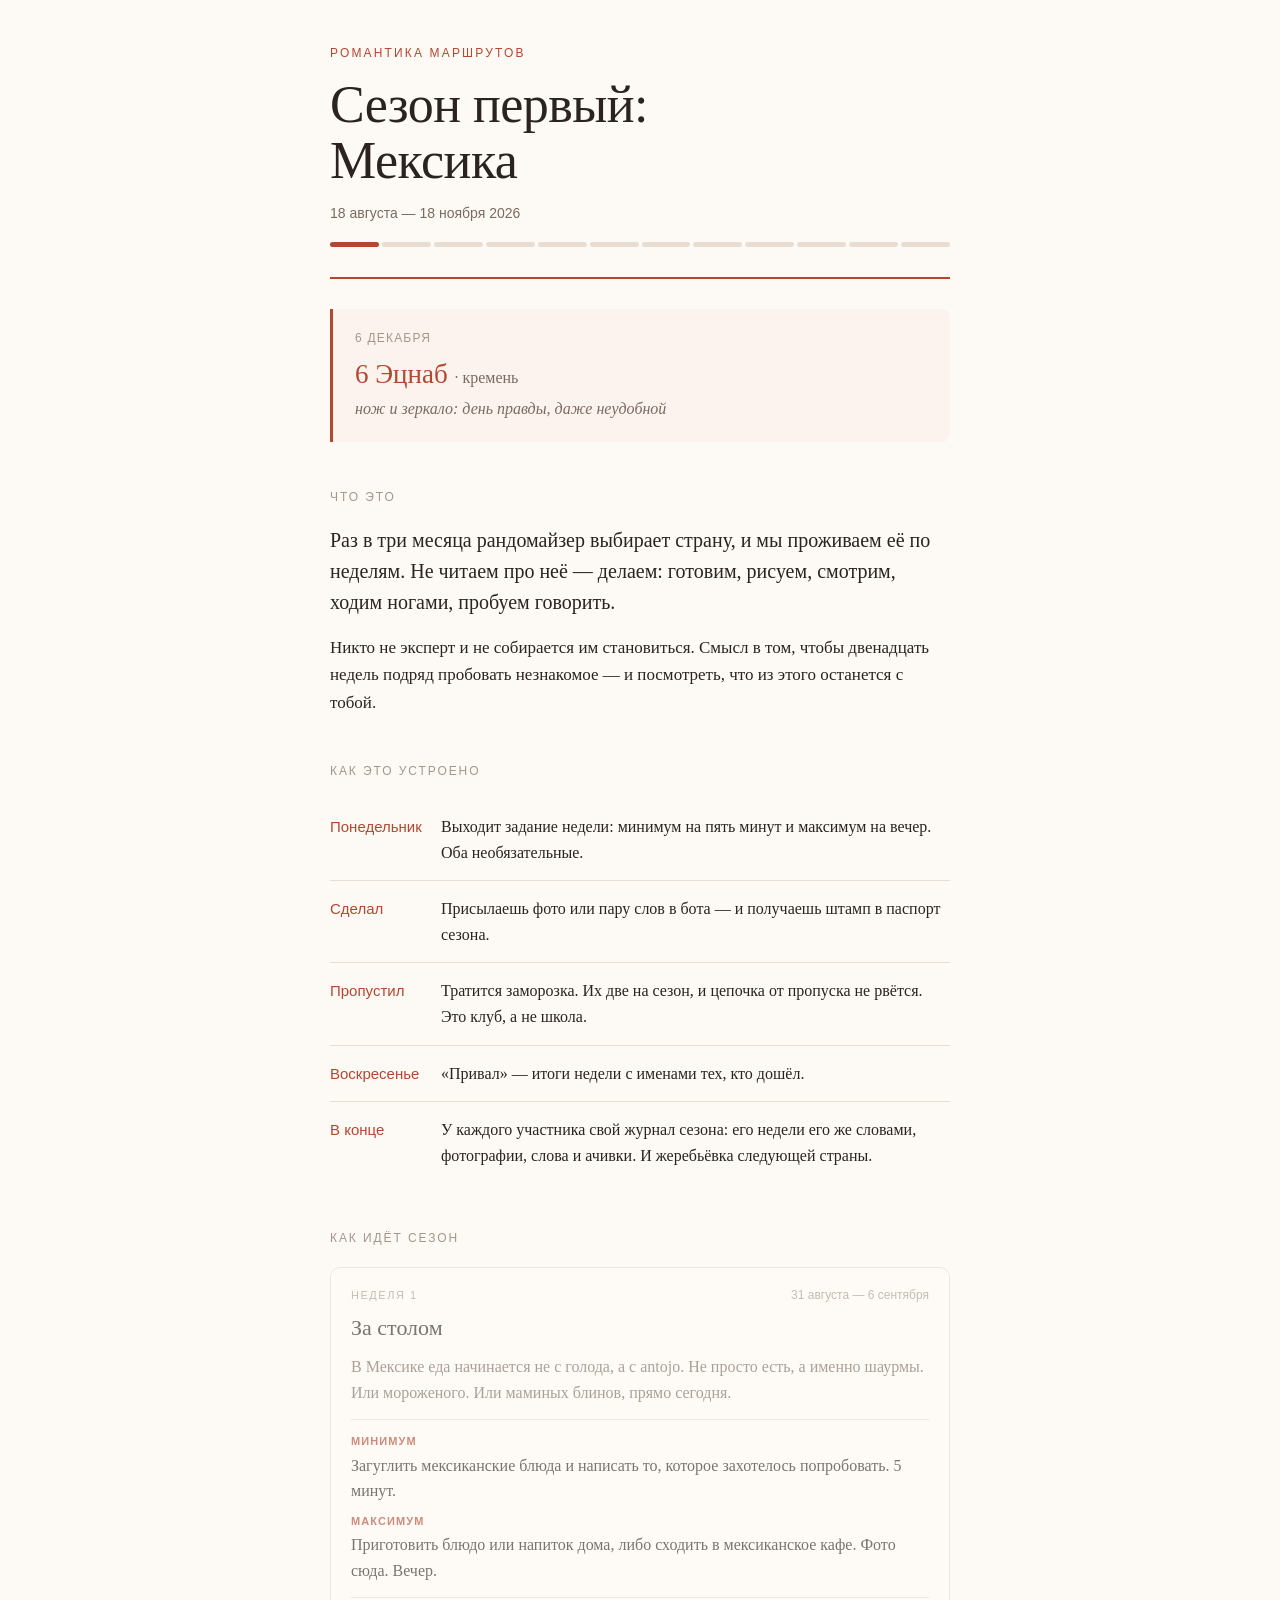
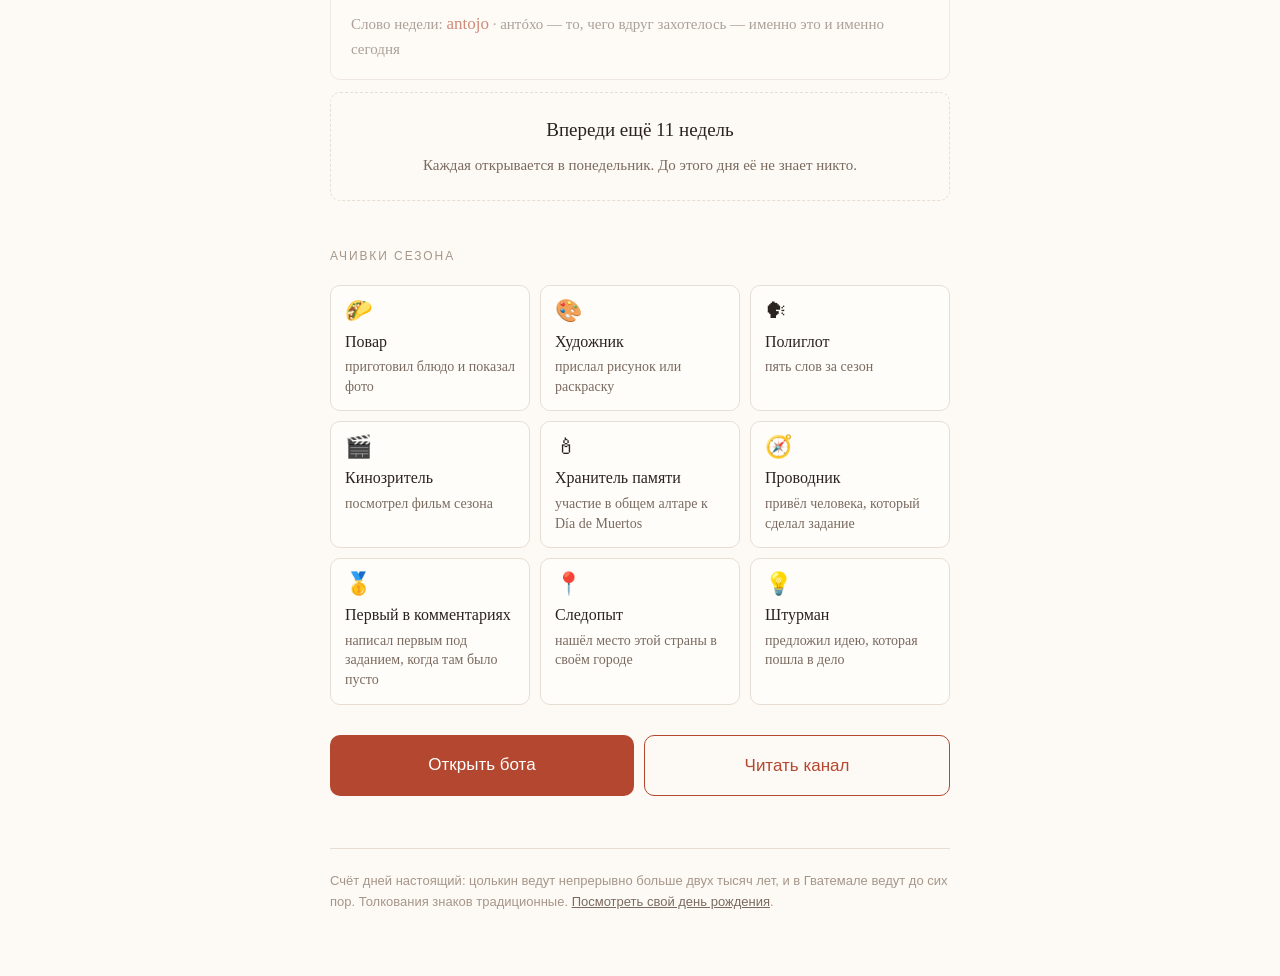
==== docs/index.html @ afd31ea8 "Страница разворачивается на весь экран внутри Телеграма Без скрипта телеграма мини-апп открывается н" ====
<!doctype html>
<html lang="ru">
<head>
<meta charset="utf-8">
<meta name="viewport" content="width=device-width, initial-scale=1">
<title>Романтика маршрутов · Мексика</title>
<meta name="description" content="Клуб, где раз в три месяца рандомайзер выбирает страну, и мы проживаем её по неделям. Сейчас — Мексика.">
<meta property="og:title" content="Романтика маршрутов · Мексика">
<meta property="og:description" content="Раз в три месяца выпадает новая страна, и мы проживаем её по неделям. Не читаем — делаем.">
<meta property="og:type" content="website">
<script async src="https://telegram.org/js/telegram-web-app.js"></script>
<style>
:root{
  --фон:#fdfaf5; --текст:#2b2320; --акцент:#b4472f; --тихий:#7a6a60;
  --бледный:#a6968a; --карточка:#fffdf9; --тёплый:#fdf3ee; --линия:#e8ddd2;
}
*{box-sizing:border-box}
html{-webkit-text-size-adjust:100%}
body{
  margin:0; background:var(--фон); color:var(--текст);
  font:17px/1.6 Georgia,'Times New Roman',serif;
  padding:0 18px 64px;
}
.лист{max-width:620px;margin:0 auto}
h1,h2,h3{font-weight:normal;margin:0}
.служебный{font-family:-apple-system,BlinkMacSystemFont,'Segoe UI',Roboto,sans-serif}

/* ── шапка ── */
header{padding:44px 0 30px;border-bottom:2px solid var(--акцент)}
.клуб{
  font-family:-apple-system,BlinkMacSystemFont,'Segoe UI',Roboto,sans-serif;
  font-size:12px;letter-spacing:.18em;text-transform:uppercase;
  color:var(--акцент);margin-bottom:14px;
}
h1{font-size:40px;line-height:1.08;letter-spacing:-.01em}
.период{
  font-family:-apple-system,BlinkMacSystemFont,'Segoe UI',Roboto,sans-serif;
  font-size:14px;color:var(--тихий);margin-top:12px;
}
.полоса{display:flex;gap:3px;margin-top:18px}
.полоса i{flex:1;height:5px;border-radius:3px;background:var(--линия)}
.полоса i.было{background:var(--акцент)}
.полоса i.сейчас{background:var(--акцент);opacity:.55}

/* ── сегодня ── */
.сегодня{
  background:var(--тёплый);border-left:3px solid var(--акцент);
  padding:20px 22px;margin:30px 0 10px;border-radius:0 8px 8px 0;
}
.сегодня .дата{
  font-family:-apple-system,BlinkMacSystemFont,'Segoe UI',Roboto,sans-serif;
  font-size:12px;letter-spacing:.1em;text-transform:uppercase;
  color:var(--бледный);margin-bottom:10px;
}
.знак{font-size:27px;line-height:1.2;color:var(--акцент)}
.знак small{font-size:16px;color:var(--тихий)}
.смысл{font-style:italic;color:var(--тихий);margin-top:6px;font-size:16px}
.сегодня .слово{margin-top:16px;padding-top:14px;border-top:1px solid #ecdcd2}
.сегодня .слово b{color:var(--акцент);font-weight:normal;font-size:19px}

section{margin-top:46px}
h2{
  font-family:-apple-system,BlinkMacSystemFont,'Segoe UI',Roboto,sans-serif;
  font-size:12px;letter-spacing:.16em;text-transform:uppercase;
  color:var(--бледный);margin-bottom:18px;
}
p{margin:0 0 16px}
.крупно{font-size:20px;line-height:1.55}

/* ── правила ── */
.правила{list-style:none;padding:0;margin:0}
.правила li{
  padding:15px 0;border-bottom:1px solid var(--линия);
  display:flex;gap:15px;align-items:baseline;
}
.правила li:last-child{border-bottom:0}
.правила .что{
  flex:0 0 96px;color:var(--акцент);font-size:15px;
  font-family:-apple-system,BlinkMacSystemFont,'Segoe UI',Roboto,sans-serif;
}
.правила .как{flex:1;font-size:16px}

/* ── недели ── */
.неделя{
  background:var(--карточка);border:1px solid var(--линия);
  border-radius:10px;padding:18px 20px;margin-bottom:12px;
}
.неделя.идёт{border-color:var(--акцент);background:var(--тёплый)}
.неделя.прошла{opacity:.62}
.шапочка{display:flex;justify-content:space-between;align-items:baseline;gap:12px}
.номер{
  font-family:-apple-system,BlinkMacSystemFont,'Segoe UI',Roboto,sans-serif;
  font-size:11px;letter-spacing:.14em;text-transform:uppercase;color:var(--бледный);
}
.неделя.идёт .номер{color:var(--акцент)}
.когда{
  font-family:-apple-system,BlinkMacSystemFont,'Segoe UI',Roboto,sans-serif;
  font-size:12px;color:var(--бледный);white-space:nowrap;
}
.название{font-size:22px;margin:5px 0 0}
.вступление{color:var(--тихий);font-size:16px;margin-top:9px}
.задания{margin-top:14px;padding-top:13px;border-top:1px solid var(--линия)}
.задание{margin-bottom:9px;font-size:16px}
.задание:last-child{margin-bottom:0}
.задание b{
  font-family:-apple-system,BlinkMacSystemFont,'Segoe UI',Roboto,sans-serif;
  font-size:11px;letter-spacing:.1em;text-transform:uppercase;
  color:var(--акцент);font-weight:600;display:block;margin-bottom:2px;
}
.словцо{
  margin-top:13px;padding-top:12px;border-top:1px solid var(--линия);
  font-size:15px;color:var(--тихий);
}
.словцо b{color:var(--акцент);font-weight:normal;font-size:17px}
.дальше{
  border:1px dashed var(--линия);border-radius:10px;
  padding:22px 20px;text-align:center;color:var(--тихий);
}
.дальше b{display:block;font-size:19px;color:var(--текст);
  margin-bottom:6px;font-weight:normal}
.дальше span{font-size:15px}

/* ── ачивки ── */
.ачивки{display:grid;grid-template-columns:repeat(auto-fill,minmax(148px,1fr));gap:10px}
.ачивка{
  background:var(--карточка);border:1px solid var(--линия);
  border-radius:10px;padding:14px;
}
.ачивка .знак2{font-size:22px;line-height:1}
.ачивка .имя{margin-top:7px;font-size:16px}
.ачивка .за{color:var(--тихий);font-size:14px;margin-top:3px;line-height:1.4}

/* ── кнопки ── */
.кнопки{margin-top:30px;display:flex;flex-direction:column;gap:10px}
a.кнопка{
  display:block;text-align:center;text-decoration:none;padding:16px;
  border-radius:10px;font-size:17px;
  font-family:-apple-system,BlinkMacSystemFont,'Segoe UI',Roboto,sans-serif;
}
a.главная{background:var(--акцент);color:#fff}
a.вторая{background:transparent;color:var(--акцент);border:1px solid var(--акцент)}
.в-телеграме .главная{display:none}
footer{
  margin-top:52px;padding-top:22px;border-top:1px solid var(--линия);
  font-family:-apple-system,BlinkMacSystemFont,'Segoe UI',Roboto,sans-serif;
  font-size:13px;color:var(--бледный);
}
footer a{color:var(--тихий)}

@media(min-width:560px){
  h1{font-size:52px}
  .кнопки{flex-direction:row}
  a.кнопка{flex:1}
}
</style>
</head>
<body>
<div class="лист">

<header>
  <div class="клуб">Романтика маршрутов</div>
  <h1>Сезон первый:<br>Мексика</h1>
  <div class="период">18 августа — 18 ноября 2026</div>
  <div class="полоса" id="полоса"></div>
</header>

<div class="сегодня" id="сегодня"></div>

<section>
  <h2>Что это</h2>
  <p class="крупно">Раз в три месяца рандомайзер выбирает страну, и мы проживаем
  её по неделям. Не читаем про неё — делаем: готовим, рисуем, смотрим,
  ходим ногами, пробуем говорить.</p>
  <p>Никто не эксперт и не собирается им становиться. Смысл в том, чтобы
  двенадцать недель подряд пробовать незнакомое — и посмотреть, что из этого
  останется с тобой.</p>
</section>

<section>
  <h2>Как это устроено</h2>
  <ul class="правила">
    <li><div class="что">Понедельник</div><div class="как">Выходит задание недели: минимум на пять минут и максимум на вечер. Оба необязательные.</div></li>
    <li><div class="что">Сделал</div><div class="как">Присылаешь фото или пару слов в бота — и получаешь штамп в паспорт сезона.</div></li>
    <li><div class="что">Пропустил</div><div class="как">Тратится заморозка. Их две на сезон, и цепочка от пропуска не рвётся. Это клуб, а не школа.</div></li>
    <li><div class="что">Воскресенье</div><div class="как">«Привал» — итоги недели с именами тех, кто дошёл.</div></li>
    <li><div class="что">В конце</div><div class="как">У каждого участника свой журнал сезона: его недели его же словами, фотографии, слова и ачивки. И жеребьёвка следующей страны.</div></li>
  </ul>
</section>

<section>
  <h2>Как идёт сезон</h2>
  <div id="недели"></div>
</section>

<section>
  <h2>Ачивки сезона</h2>
  <div class="ачивки" id="ачивки"></div>
</section>

<div class="кнопки">
  <a class="кнопка главная" href="https://t.me/romantika_marshrutov_bot">Открыть бота</a>
  <a class="кнопка вторая" href="https://t.me/romantika_marshrutov">Читать канал</a>
</div>

<footer>
  Счёт дней настоящий: цолькин ведут непрерывно больше двух тысяч лет,
  и в Гватемале ведут до сих пор. Толкования знаков традиционные.
  <a href="https://t.me/romantika_marshrutov_bot/calendar">Посмотреть свой день рождения</a>.
</footer>

</div>

<script>
const СЕЗОН = {"season": "Мексика", "start": "2026-08-18", "end": "2026-11-18", "daily": {"kind": "tzolkin", "title": "День в цолькине", "note": "Знак настоящий — этот счёт в Гватемале ведут непрерывно до сих пор. Толкования традиционные, а не предсказание."}, "всего_недель": 12, "weeks": [{"num": 1, "title": "За столом", "start": "2026-08-31", "end": "2026-09-06", "intro": "В Мексике еда начинается не с голода, а с antojo. Не просто есть, а именно шаурмы. Или мороженого. Или маминых блинов, прямо сегодня.", "minimum": "Загуглить мексиканские блюда и написать то, которое захотелось попробовать. 5 минут.", "maximum": "Приготовить блюдо или напиток дома, либо сходить в мексиканское кафе. Фото сюда. Вечер.", "word": "antojo", "word_ru": "антóхо", "word_meaning": "то, чего вдруг захотелось — именно это и именно сегодня"}], "achievements": [{"code": "повар", "emoji": "🌮", "name": "Повар", "for": "приготовил блюдо и показал фото"}, {"code": "художник", "emoji": "🎨", "name": "Художник", "for": "прислал рисунок или раскраску"}, {"code": "полиглот", "emoji": "🗣", "name": "Полиглот", "for": "пять слов за сезон"}, {"code": "кинозритель", "emoji": "🎬", "name": "Кинозритель", "for": "посмотрел фильм сезона"}, {"code": "память", "emoji": "🕯", "name": "Хранитель памяти", "for": "участие в общем алтаре к Día de Muertos"}, {"code": "проводник", "emoji": "🧭", "name": "Проводник", "for": "привёл человека, который сделал задание"}, {"code": "первый", "emoji": "🥇", "name": "Первый в комментариях", "for": "написал первым под заданием, когда там было пусто"}, {"code": "москва", "emoji": "📍", "name": "Следопыт", "for": "нашёл место этой страны в своём городе"}, {"code": "идея", "emoji": "💡", "name": "Штурман", "for": "предложил идею, которая пошла в дело"}]};

/* ── если открыли внутри Телеграма ──
   Без этого страница показывается наполовину экрана и её надо тянуть
   пальцем. Скрипт телеграма грузится асинхронно и может не загрузиться
   вовсе — тогда всё работает как обычная веб-страница. */
(function развернуть(попыток){
  const tg = window.Telegram && window.Telegram.WebApp;
  if(!tg){ if(попыток) setTimeout(()=>развернуть(попыток-1), 120); return; }
  try{
    tg.ready();
    tg.expand();
    if(tg.setBackgroundColor) tg.setBackgroundColor("#fdfaf5");
    if(tg.setHeaderColor) tg.setHeaderColor("#fdfaf5");
    if(tg.disableVerticalSwipes) tg.disableVerticalSwipes();
    document.documentElement.classList.add("в-телеграме");
  }catch(e){}
})(25);

/* ── цолькин: та же корреляция GMT-584283, что в боте и в календаре ── */
const ЗНАКИ = [
 ["Имиш","водяная лилия","первооснова, начало, то, из чего всё растёт"],
 ["Ик","ветер","дыхание и слово: день сказать вслух то, что думал молча"],
 ["Акбаль","ночь","дом и темнота: день оставаться у себя и восстанавливаться"],
 ["Кан","зерно","зрелость: то, что посеяли раньше, готово"],
 ["Чикчан","змея","жизненная сила, телесность, чутьё"],
 ["Кими","переход","день отпускать и заканчивать, а не начинать"],
 ["Маник","олень","рука и хватка: день делать, а не рассуждать"],
 ["Ламат","звезда","изобилие и щедрость, день делиться"],
 ["Мулук","вода","день благодарности и того, что отдаёшь"],
 ["Ок","собака","верность и проводник: день про тех, кто рядом"],
 ["Чуэн","обезьяна","мастер и игра: день делать руками и не всерьёз"],
 ["Эб","дорога","путь и лестница: день идти своим маршрутом"],
 ["Бен","тростник","рост и дом: день про семью и то, что держит"],
 ["Иш","ягуар","земля и тайна: день слушать, а не говорить"],
 ["Мен","орёл","видение: день смотреть с высоты и дальше, чем обычно"],
 ["Киб","свеча","предки и память: день спросить у тех, кто был до"],
 ["Кабан","земля","движение и мысль: день, когда что-то сдвигается"],
 ["Эцнаб","кремень","нож и зеркало: день правды, даже неудобной"],
 ["Кавак","гроза","буря и обновление: день, после которого чисто"],
 ["Ахау","владыка","солнце и завершение: день закрывать круг"]
];
const МЕСЯЦЫ=["января","февраля","марта","апреля","мая","июня","июля",
              "августа","сентября","октября","ноября","декабря"];

function юлианский(д){
  const м=д.getMonth()+1, a=Math.floor((14-м)/12),
        y=д.getFullYear()+4800-a, m=м+12*a-3;
  return д.getDate()+Math.floor((153*m+2)/5)+365*y+Math.floor(y/4)
         -Math.floor(y/100)+Math.floor(y/400)-32045;
}
function цолькин(д){
  const x=юлианский(д)-584283;
  return {число:(((x+3)%13)+13)%13+1, знак:ЗНАКИ[((x+19)%20+20)%20]};
}
const дата=с=>{const[г,м,д]=с.split("-").map(Number);return new Date(г,м-1,д);};
const порусски=с=>{const[,м,д]=с.split("-").map(Number);
                   return д+" "+МЕСЯЦЫ[м-1];};
const текст=с=>{const у=document.createElement("div");у.textContent=с;
                return у.innerHTML;};

const сегодня=new Date(); сегодня.setHours(0,0,0,0);
const ВСЕГО=СЕЗОН.всего_недель||СЕЗОН.weeks.length;
const недели=СЕЗОН.weeks.map(н=>({...н, от:дата(н.start), до:дата(н.end)}));
const идёт=недели.find(н=>н.от<=сегодня&&сегодня<=н.до);

/* ── полоса сезона ── */
document.getElementById("полоса").innerHTML =
  Array.from({length:ВСЕГО}, (_,i)=>{
    const н = недели[i];
    const к = !н ? "" : (н.до<сегодня ? "было" : (н===идёт ? "сейчас" : ""));
    return '<i class="'+к+'"></i>';
  }).join("");

/* ── блок «сегодня» ── */
(function(){
  const ц=цолькин(сегодня), части=[];
  части.push('<div class="дата">'+сегодня.getDate()+" "
             +МЕСЯЦЫ[сегодня.getMonth()]+"</div>");
  if((СЕЗОН.daily||{}).kind==="tzolkin"){
    части.push('<div class="знак">'+ц.число+" "+ц.знак[0]
               +' <small>· '+ц.знак[1]+"</small></div>");
    части.push('<div class="смысл">'+ц.знак[2]+"</div>");
  }
  if(идёт&&идёт.word){
    части.push('<div class="слово">Слово недели: <b>'+текст(идёт.word)+"</b>"
      +(идёт.word_ru?" · "+текст(идёт.word_ru):"")
      +(идёт.word_meaning?'<div class="смысл">'+текст(идёт.word_meaning)
                          +"</div>":"")+"</div>");
  }
  document.getElementById("сегодня").innerHTML=части.join("");
})();

/* ── недели ── */
/* Показываем только те, что уже начались: их задания объявлены в канале.
   Будущие не раскрываем совсем — ни названий, ни дат. Недели могут
   переставляться и переименовываться, и публичная страница не должна
   связывать этим руки. */
function склонение(н){
  if(н%100>=11&&н%100<=14) return "недель";
  return ({1:"неделя",2:"недели",3:"недели",4:"недели"})[н%10]||"недель";
}

const начавшиеся = недели.filter(н => н.от <= сегодня);
const впереди = ВСЕГО - начавшиеся.length;

document.getElementById("недели").innerHTML = начавшиеся.map(н=>{
  const прошла = н.до < сегодня;
  const к = ["неделя", н===идёт?"идёт":"", прошла?"прошла":""].join(" ");
  let ч = '<div class="'+к+'">'
    + '<div class="шапочка"><div class="номер">'
    + (н===идёт?"Идёт сейчас":"Неделя "+н.num)+"</div>"
    + '<div class="когда">'+порусски(н.start)+" — "+порусски(н.end)+"</div></div>"
    + '<h3 class="название">'+текст(н.title)+"</h3>";
  if(н.intro) ч += '<div class="вступление">'+текст(н.intro)+"</div>";
  if(н.minimum||н.maximum){
    ч += '<div class="задания">';
    if(н.minimum) ч+='<div class="задание"><b>Минимум</b>'+текст(н.minimum)+"</div>";
    if(н.maximum) ч+='<div class="задание"><b>Максимум</b>'+текст(н.maximum)+"</div>";
    ч += "</div>";
  }
  if(н.word){
    ч += '<div class="словцо">Слово недели: <b>'+текст(н.word)+"</b>"
       + (н.word_ru?" · "+текст(н.word_ru):"")
       + (н.word_meaning?" — "+текст(н.word_meaning):"")+"</div>";
  }
  return ч+"</div>";
}).join("") + (впереди
  ? '<div class="дальше"><b>Впереди ещё '+впереди+" "+склонение(впереди)+"</b>"
    + "<span>Каждая открывается в понедельник. До этого дня её не знает никто.</span></div>"
  : "");

/* ── ачивки ── */
document.getElementById("ачивки").innerHTML =
  (СЕЗОН.achievements||[]).map(а=>
    '<div class="ачивка"><div class="знак2">'+текст(а.emoji||"")+"</div>"
    +'<div class="имя">'+текст(а.name||"")+"</div>"
    +'<div class="за">'+текст(а.for||"")+"</div></div>").join("");
</script>
</body>
</html>
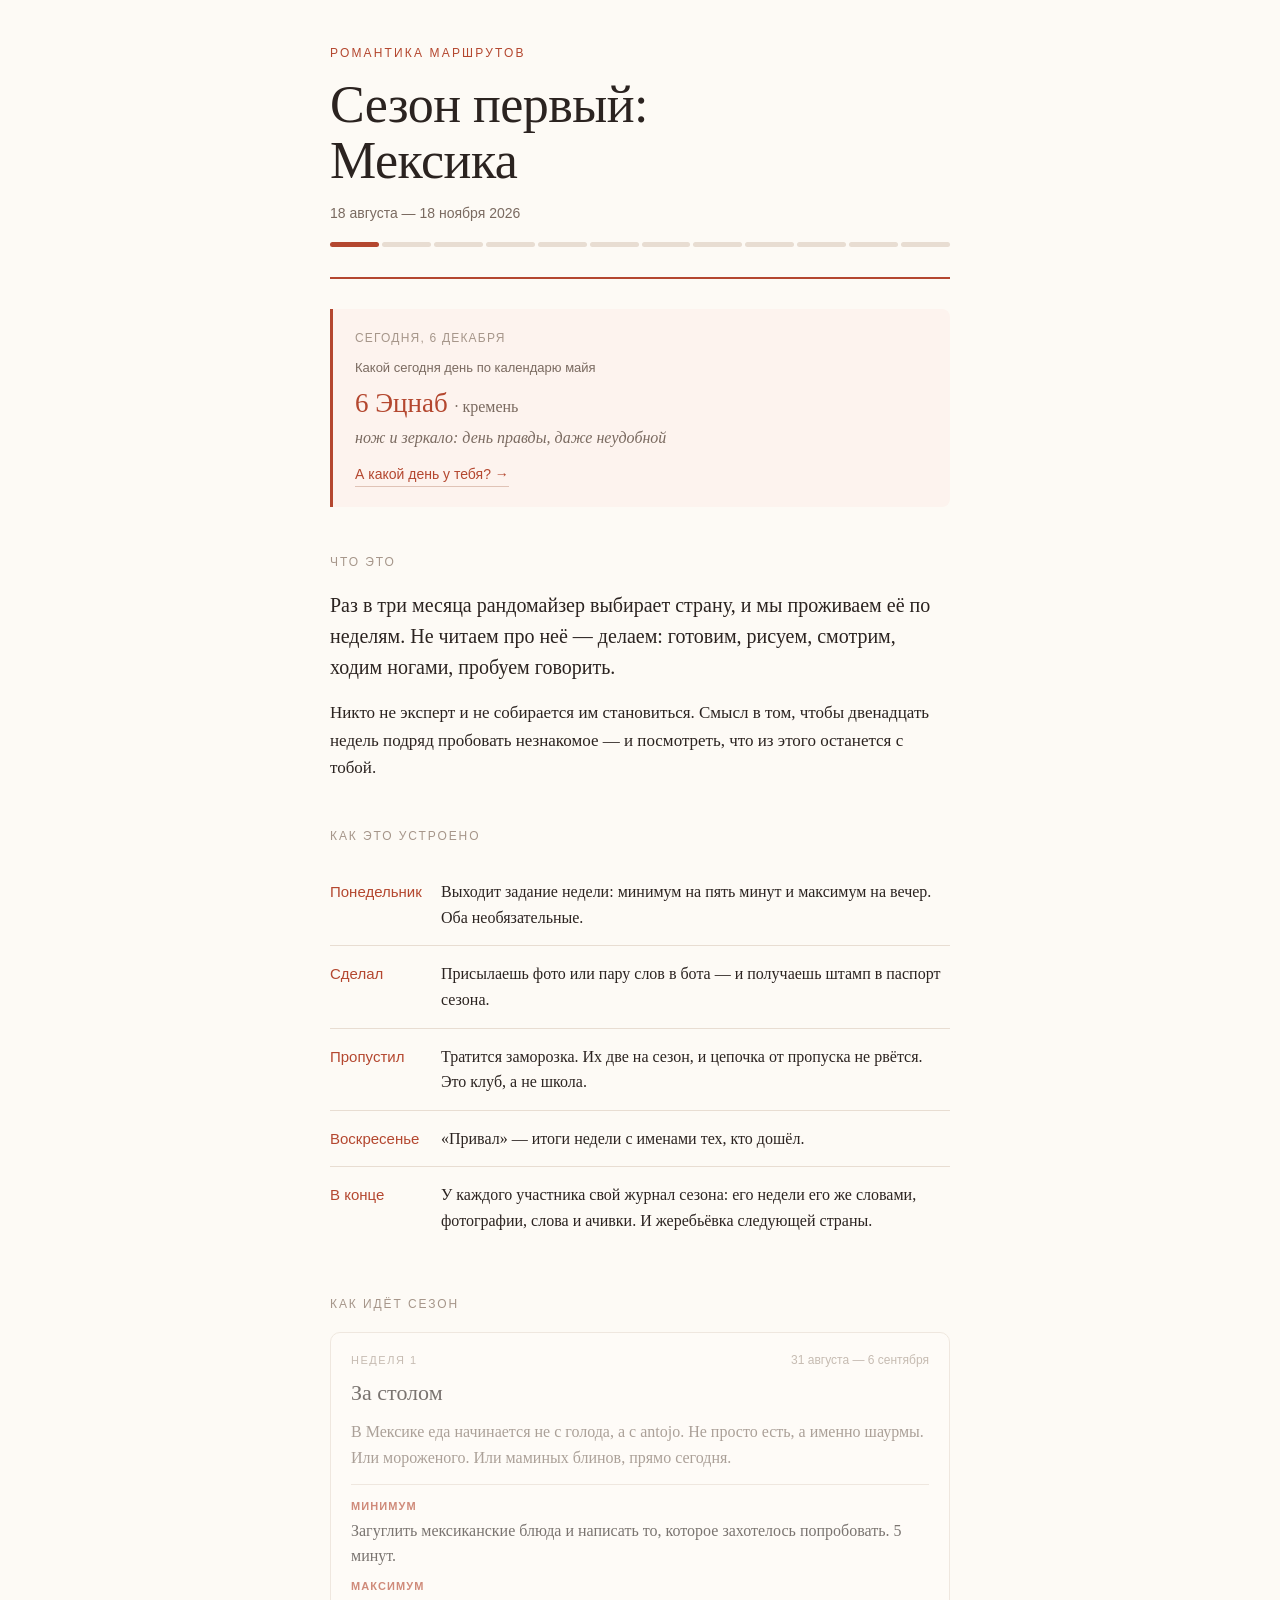
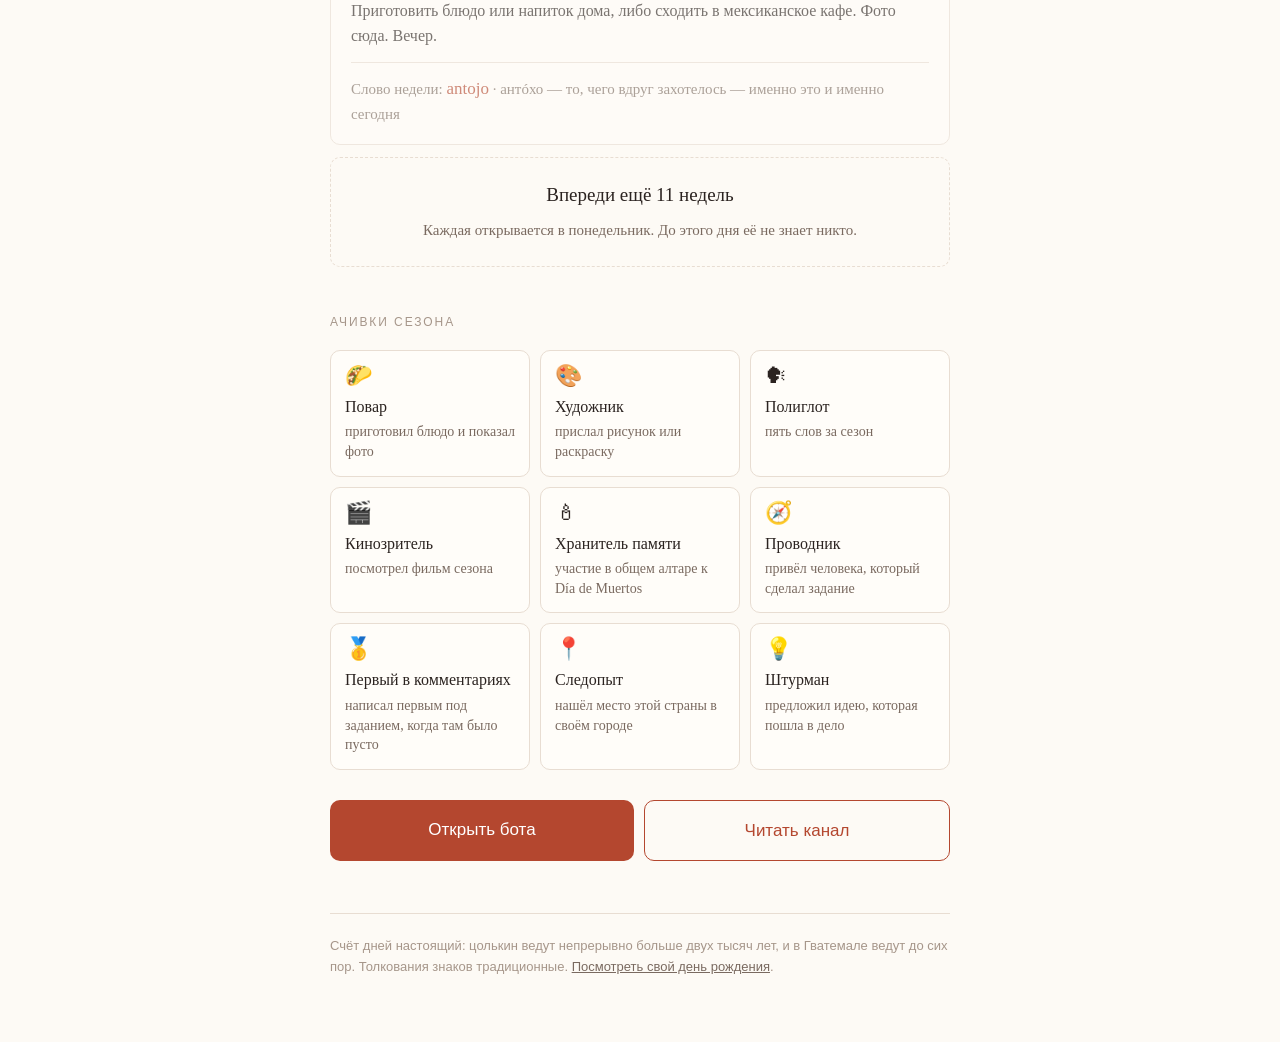
==== commit c9c6a788: "Подписать блок дня: было непонятно, что это календарь майя Знак висел без объяснения — новый человек" ====
--- a/docs/index.html
+++ b/docs/index.html
@@ -52,7 +52,17 @@
   font-size:12px;letter-spacing:.1em;text-transform:uppercase;
   color:var(--бледный);margin-bottom:10px;
 }
+.ярлык{
+  font-family:-apple-system,BlinkMacSystemFont,'Segoe UI',Roboto,sans-serif;
+  font-size:13px;color:var(--тихий);margin-bottom:8px;
+}
 .знак{font-size:27px;line-height:1.2;color:var(--акцент)}
+.свой-день{
+  display:inline-block;margin-top:12px;color:var(--акцент);
+  font-family:-apple-system,BlinkMacSystemFont,'Segoe UI',Roboto,sans-serif;
+  font-size:14px;text-decoration:none;border-bottom:1px solid #e0c3b6;
+  padding-bottom:1px;
+}
 .знак small{font-size:16px;color:var(--тихий)}
 .смысл{font-style:italic;color:var(--тихий);margin-top:6px;font-size:16px}
 .сегодня .слово{margin-top:16px;padding-top:14px;border-top:1px solid #ecdcd2}
@@ -139,7 +149,6 @@
 }
 a.главная{background:var(--акцент);color:#fff}
 a.вторая{background:transparent;color:var(--акцент);border:1px solid var(--акцент)}
-.в-телеграме .главная{display:none}
 footer{
   margin-top:52px;padding-top:22px;border-top:1px solid var(--линия);
   font-family:-apple-system,BlinkMacSystemFont,'Segoe UI',Roboto,sans-serif;
@@ -227,6 +236,16 @@
     if(tg.setHeaderColor) tg.setHeaderColor("#fdfaf5");
     if(tg.disableVerticalSwipes) tg.disableVerticalSwipes();
     document.documentElement.classList.add("в-телеграме");
+
+    // Обычная ссылка внутри мини-аппа может увести во внешний браузер.
+    // openTelegramLink открывает чат с ботом прямо в Телеграме.
+    document.querySelectorAll('a[href^="https://t.me/"]').forEach(function(a){
+      a.addEventListener("click", function(е){
+        if(!tg.openTelegramLink) return;
+        е.preventDefault();
+        tg.openTelegramLink(a.getAttribute("href"));
+      });
+    });
   }catch(e){}
 })(25);
 
@@ -288,12 +307,15 @@
 /* ── блок «сегодня» ── */
 (function(){
   const ц=цолькин(сегодня), части=[];
-  части.push('<div class="дата">'+сегодня.getDate()+" "
+  части.push('<div class="дата">Сегодня, '+сегодня.getDate()+" "
              +МЕСЯЦЫ[сегодня.getMonth()]+"</div>");
   if((СЕЗОН.daily||{}).kind==="tzolkin"){
+    части.push('<div class="ярлык">Какой сегодня день по календарю майя</div>');
     части.push('<div class="знак">'+ц.число+" "+ц.знак[0]
                +' <small>· '+ц.знак[1]+"</small></div>");
     части.push('<div class="смысл">'+ц.знак[2]+"</div>");
+    части.push('<a class="свой-день" href="https://t.me/romantika_marshrutov_bot/calendar">'
+               +"А какой день у тебя? →</a>");
   }
   if(идёт&&идёт.word){
     части.push('<div class="слово">Слово недели: <b>'+текст(идёт.word)+"</b>"
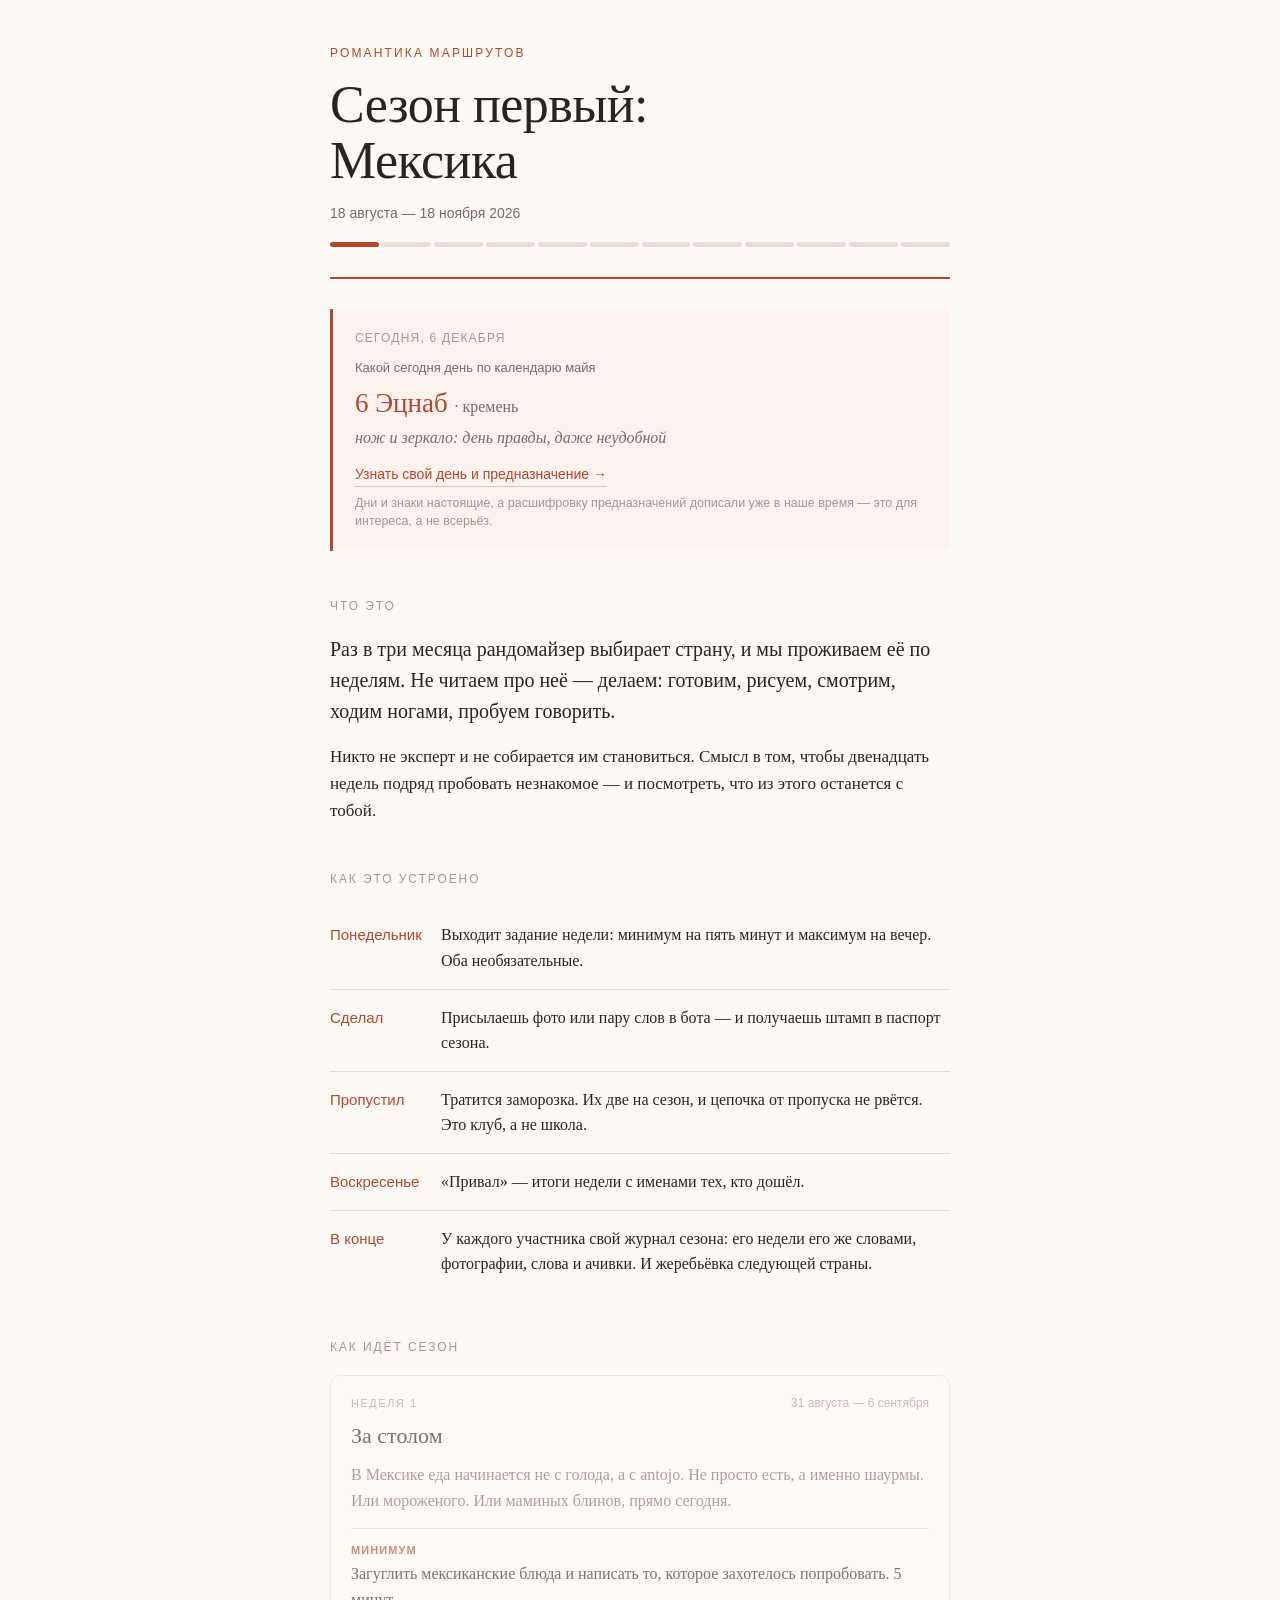
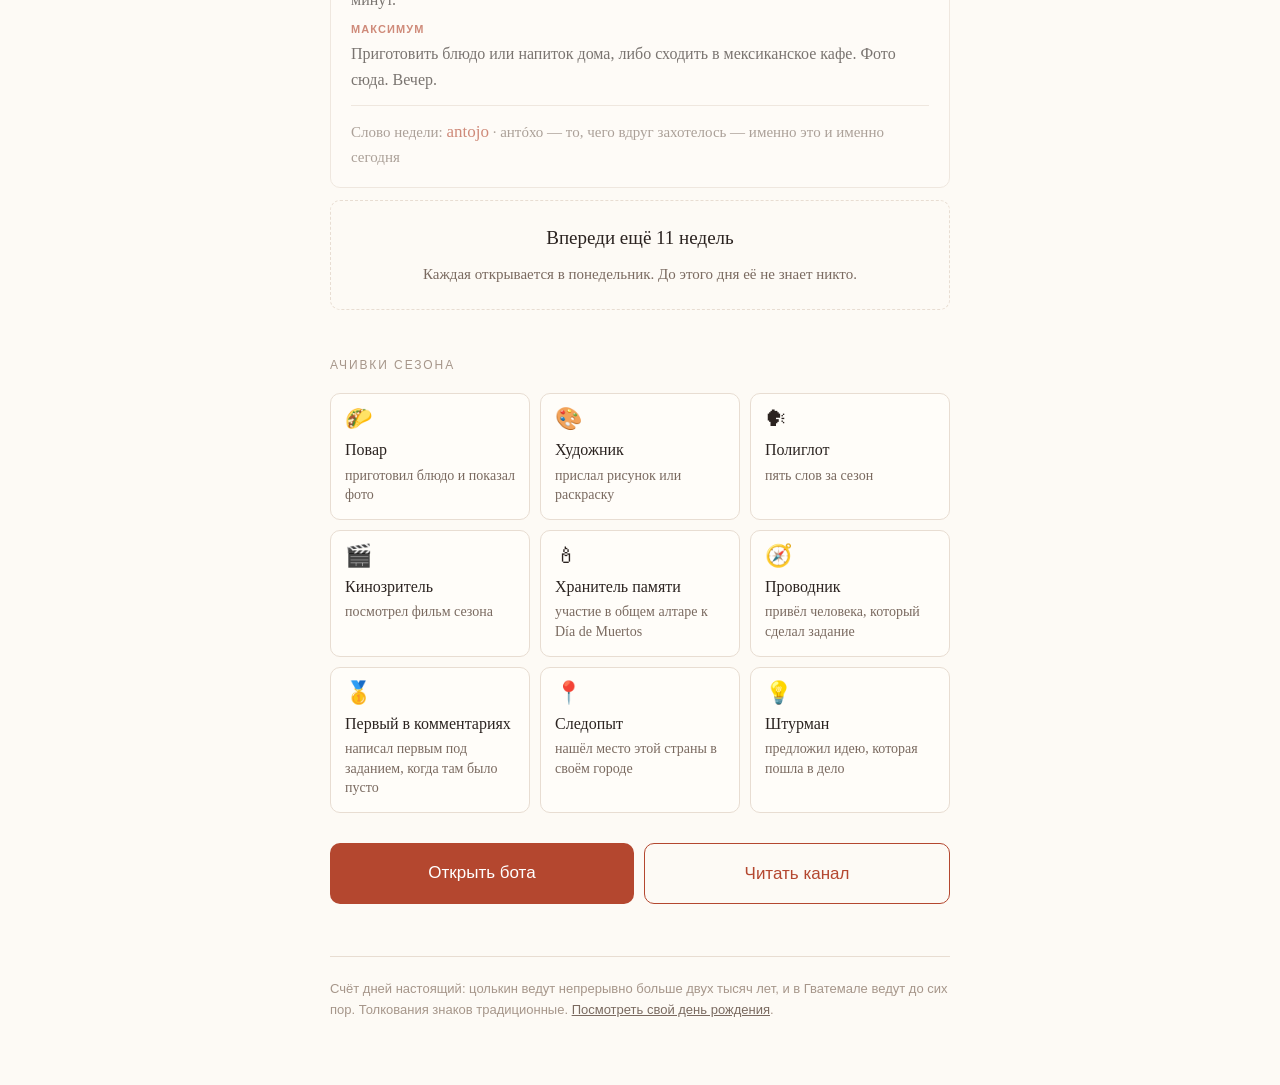
==== commit 90ada191: "Сказать про предназначение и повторить оговорку из поста В календаре не просто день, а предназначени" ====
--- a/docs/index.html
+++ b/docs/index.html
@@ -57,6 +57,10 @@
   font-size:13px;color:var(--тихий);margin-bottom:8px;
 }
 .знак{font-size:27px;line-height:1.2;color:var(--акцент)}
+.оговорка{
+  font-family:-apple-system,BlinkMacSystemFont,'Segoe UI',Roboto,sans-serif;
+  font-size:12.5px;line-height:1.45;color:var(--бледный);margin-top:7px;
+}
 .свой-день{
   display:inline-block;margin-top:12px;color:var(--акцент);
   font-family:-apple-system,BlinkMacSystemFont,'Segoe UI',Roboto,sans-serif;
@@ -315,7 +319,10 @@
                +' <small>· '+ц.знак[1]+"</small></div>");
     части.push('<div class="смысл">'+ц.знак[2]+"</div>");
     части.push('<a class="свой-день" href="https://t.me/romantika_marshrutov_bot/calendar">'
-               +"А какой день у тебя? →</a>");
+               +"Узнать свой день и предназначение →</a>");
+    части.push('<div class="оговорка">Дни и знаки настоящие, а расшифровку '
+               +"предназначений дописали уже в наше время — это для интереса, "
+               +"а не всерьёз.</div>");
   }
   if(идёт&&идёт.word){
     части.push('<div class="слово">Слово недели: <b>'+текст(идёт.word)+"</b>"
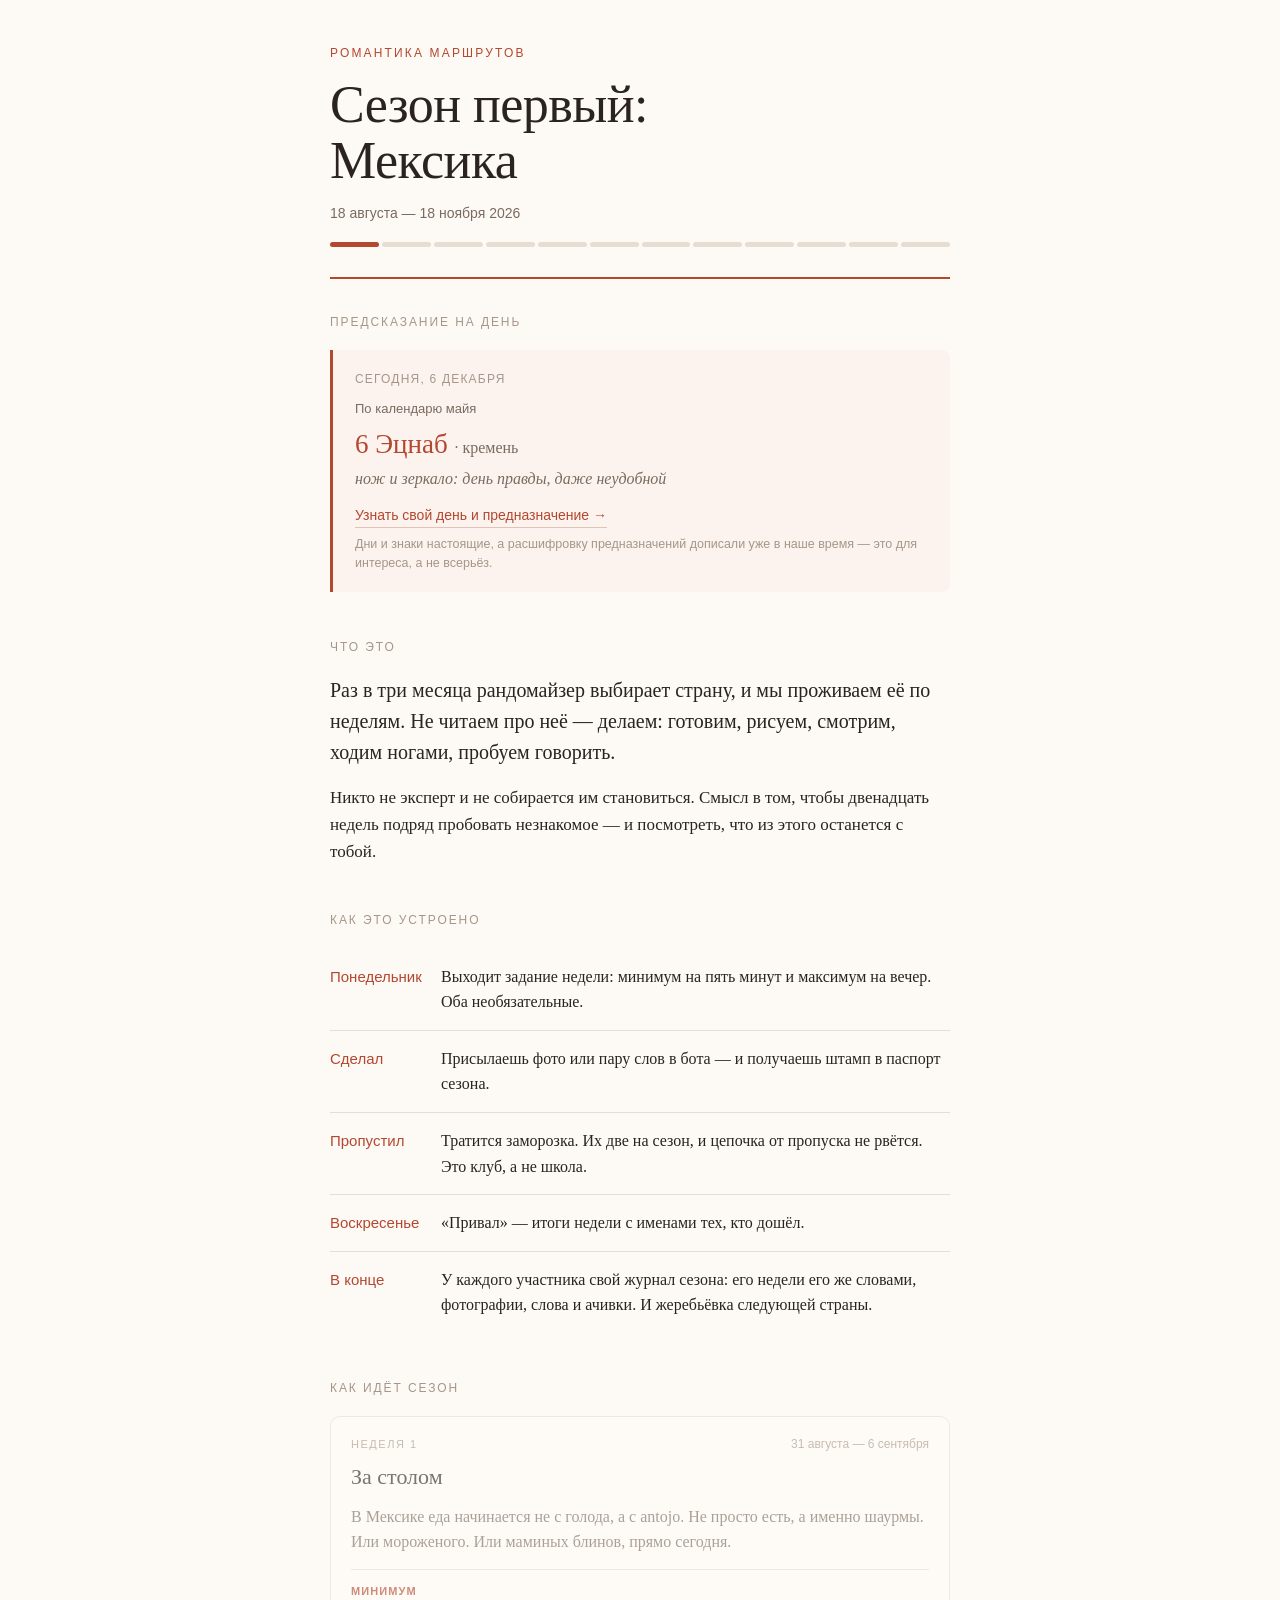
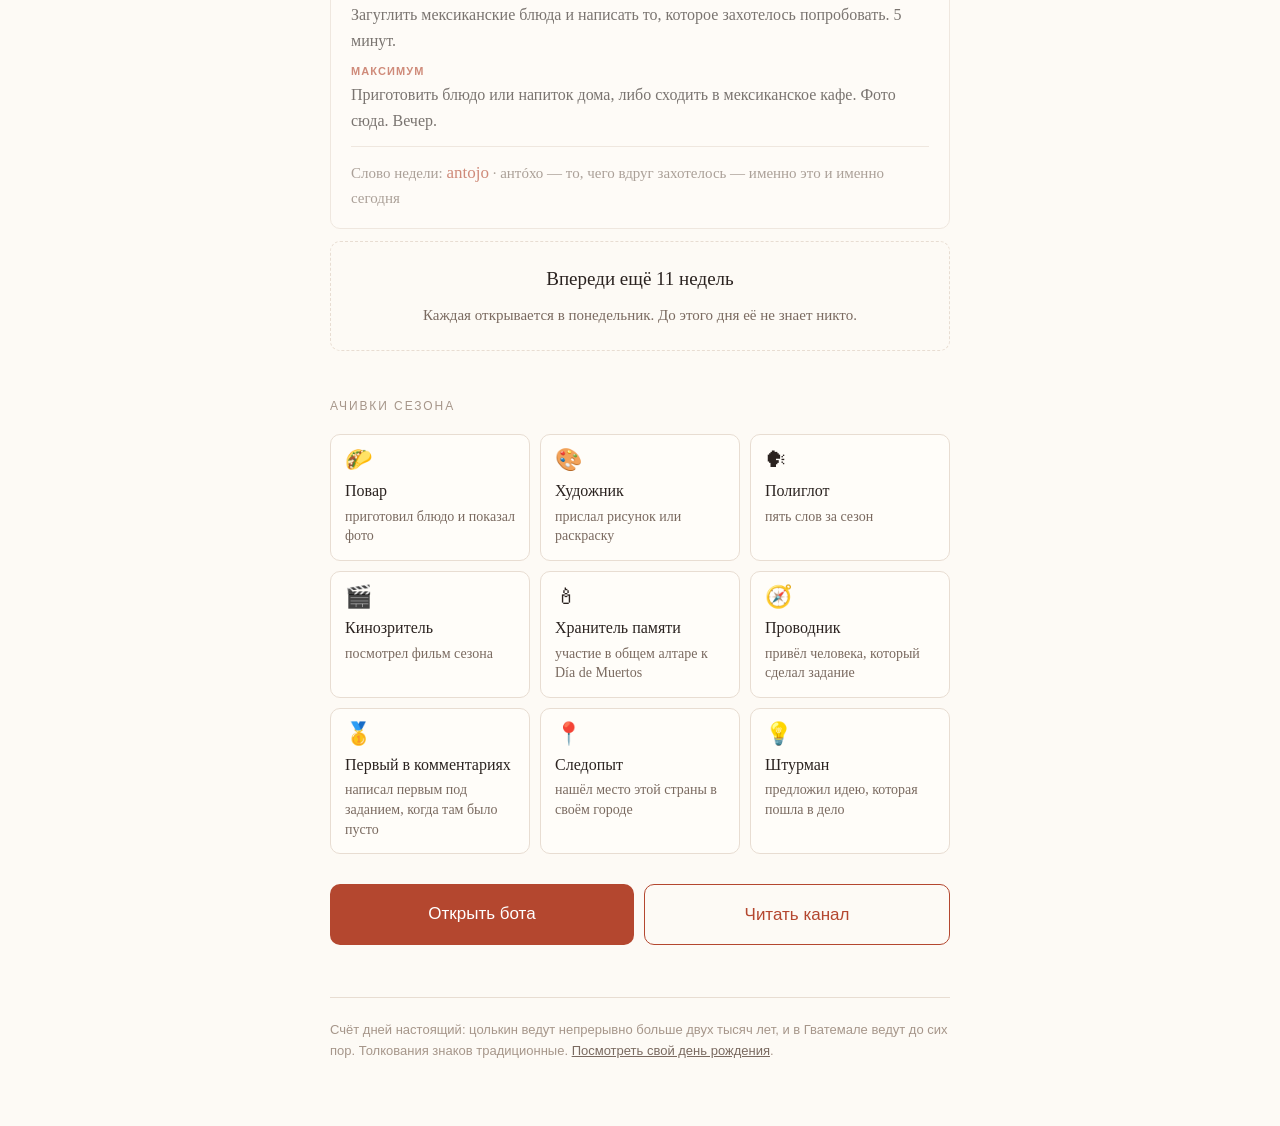
==== commit 50cfd4d4: "Заголовок «Предсказание на день» над блоком дня Подпись была мелкой серой строкой, её легко не замет" ====
--- a/docs/index.html
+++ b/docs/index.html
@@ -43,9 +43,10 @@
 .полоса i.сейчас{background:var(--акцент);opacity:.55}
 
 /* ── сегодня ── */
+.раздел-день{margin-top:34px}
 .сегодня{
   background:var(--тёплый);border-left:3px solid var(--акцент);
-  padding:20px 22px;margin:30px 0 10px;border-radius:0 8px 8px 0;
+  padding:20px 22px;border-radius:0 8px 8px 0;
 }
 .сегодня .дата{
   font-family:-apple-system,BlinkMacSystemFont,'Segoe UI',Roboto,sans-serif;
@@ -177,7 +178,10 @@
   <div class="полоса" id="полоса"></div>
 </header>
 
-<div class="сегодня" id="сегодня"></div>
+<section class="раздел-день">
+  <h2>Предсказание на день</h2>
+  <div class="сегодня" id="сегодня"></div>
+</section>
 
 <section>
   <h2>Что это</h2>
@@ -314,7 +318,7 @@
   части.push('<div class="дата">Сегодня, '+сегодня.getDate()+" "
              +МЕСЯЦЫ[сегодня.getMonth()]+"</div>");
   if((СЕЗОН.daily||{}).kind==="tzolkin"){
-    части.push('<div class="ярлык">Какой сегодня день по календарю майя</div>');
+    части.push('<div class="ярлык">По календарю майя</div>');
     части.push('<div class="знак">'+ц.число+" "+ц.знак[0]
                +' <small>· '+ц.знак[1]+"</small></div>");
     части.push('<div class="смысл">'+ц.знак[2]+"</div>");
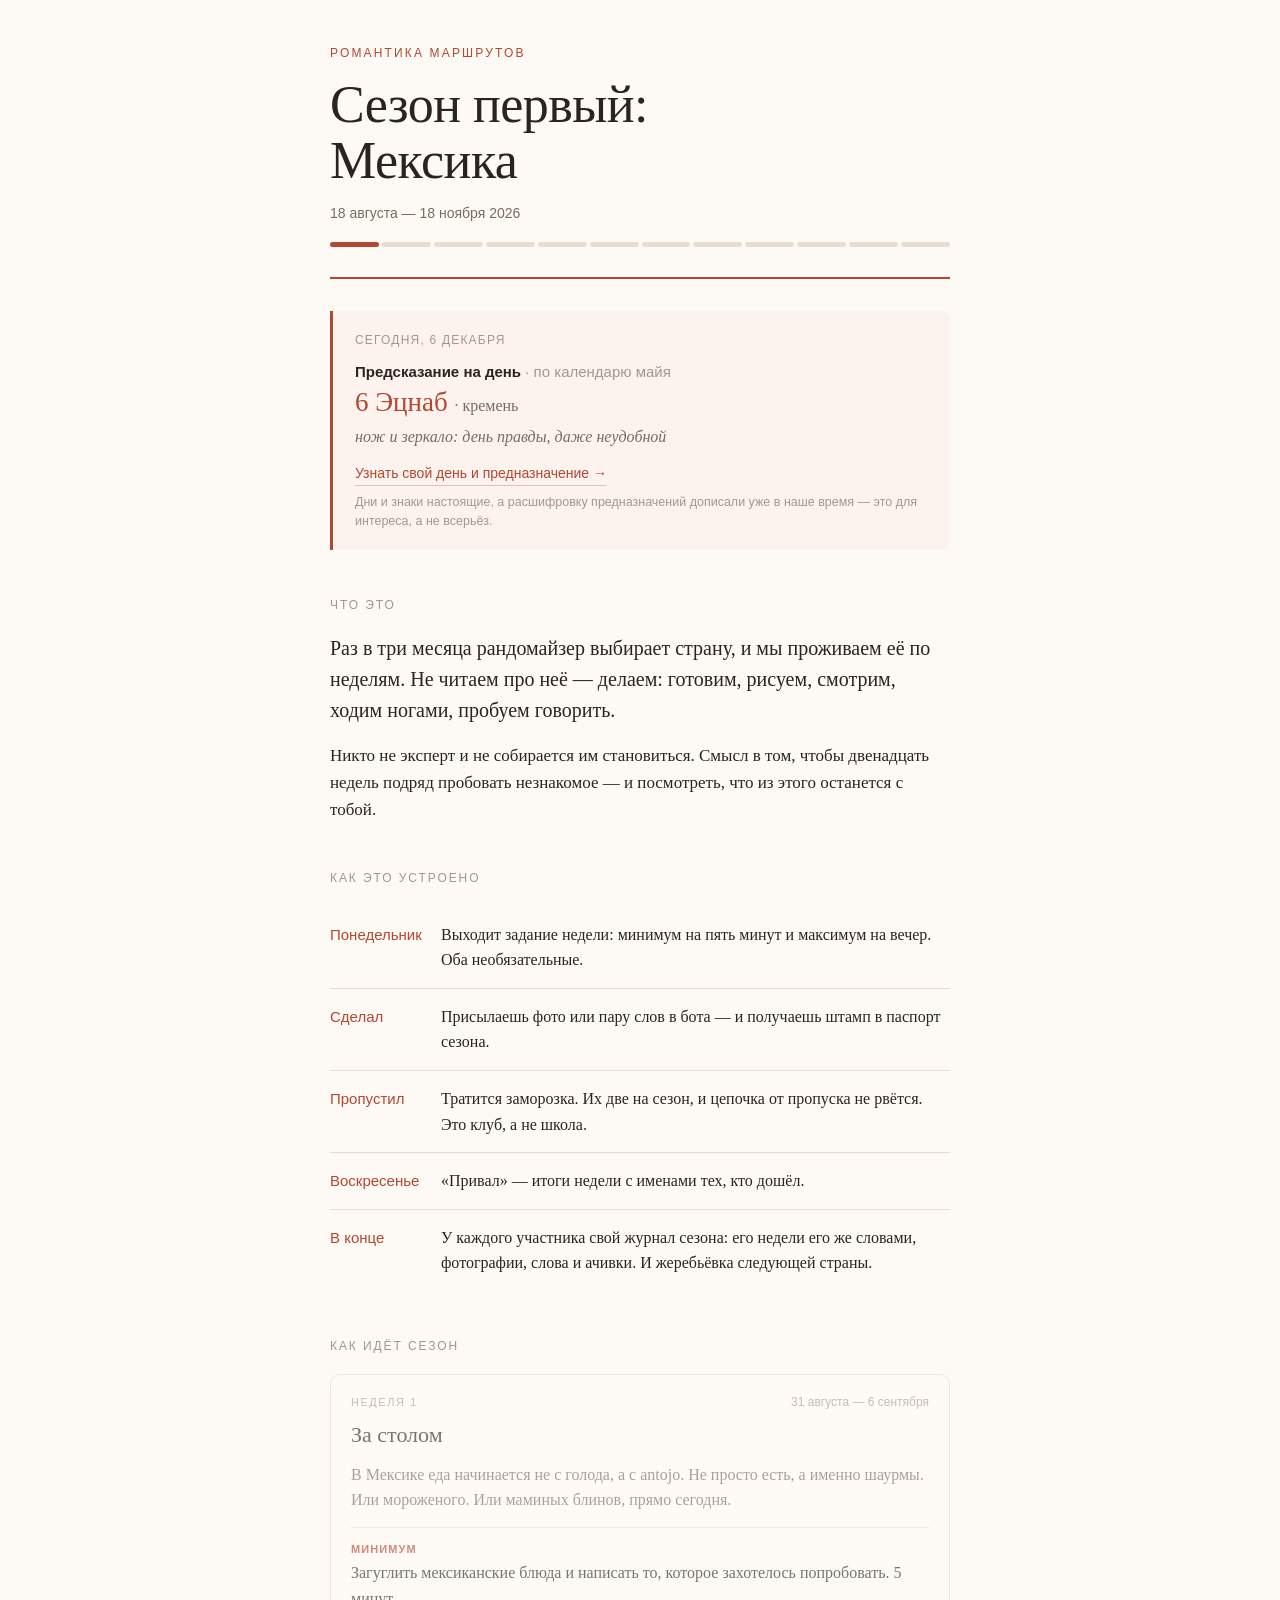
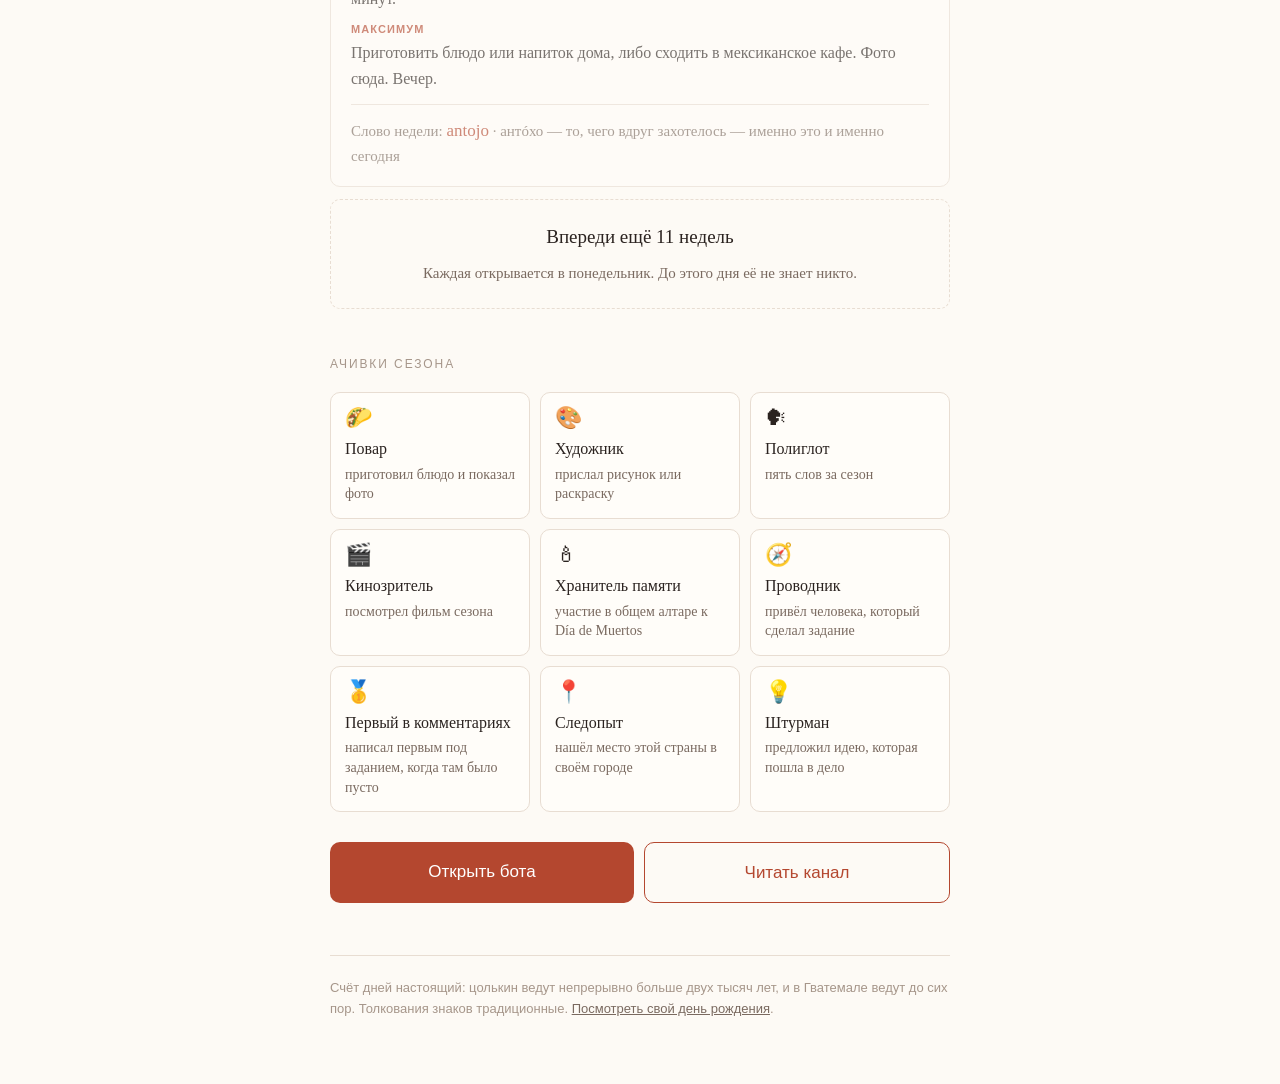
==== commit a690e0e2: "«Предсказание на день» — прямо над знаком, а не отдельным разделом Заголовок сверху отрывался от тог" ====
--- a/docs/index.html
+++ b/docs/index.html
@@ -43,10 +43,9 @@
 .полоса i.сейчас{background:var(--акцент);opacity:.55}
 
 /* ── сегодня ── */
-.раздел-день{margin-top:34px}
 .сегодня{
   background:var(--тёплый);border-left:3px solid var(--акцент);
-  padding:20px 22px;border-radius:0 8px 8px 0;
+  padding:20px 22px;margin:32px 0 10px;border-radius:0 8px 8px 0;
 }
 .сегодня .дата{
   font-family:-apple-system,BlinkMacSystemFont,'Segoe UI',Roboto,sans-serif;
@@ -55,8 +54,9 @@
 }
 .ярлык{
   font-family:-apple-system,BlinkMacSystemFont,'Segoe UI',Roboto,sans-serif;
-  font-size:13px;color:var(--тихий);margin-bottom:8px;
-}
+  font-size:15px;font-weight:600;color:var(--текст);margin-bottom:2px;
+}
+.ярлык span{font-weight:400;color:var(--бледный)}
 .знак{font-size:27px;line-height:1.2;color:var(--акцент)}
 .оговорка{
   font-family:-apple-system,BlinkMacSystemFont,'Segoe UI',Roboto,sans-serif;
@@ -178,10 +178,7 @@
   <div class="полоса" id="полоса"></div>
 </header>
 
-<section class="раздел-день">
-  <h2>Предсказание на день</h2>
-  <div class="сегодня" id="сегодня"></div>
-</section>
+<div class="сегодня" id="сегодня"></div>
 
 <section>
   <h2>Что это</h2>
@@ -318,7 +315,8 @@
   части.push('<div class="дата">Сегодня, '+сегодня.getDate()+" "
              +МЕСЯЦЫ[сегодня.getMonth()]+"</div>");
   if((СЕЗОН.daily||{}).kind==="tzolkin"){
-    части.push('<div class="ярлык">По календарю майя</div>');
+    части.push('<div class="ярлык">Предсказание на день '
+               +"<span>· по календарю майя</span></div>");
     части.push('<div class="знак">'+ц.число+" "+ц.знак[0]
                +' <small>· '+ц.знак[1]+"</small></div>");
     части.push('<div class="смысл">'+ц.знак[2]+"</div>");
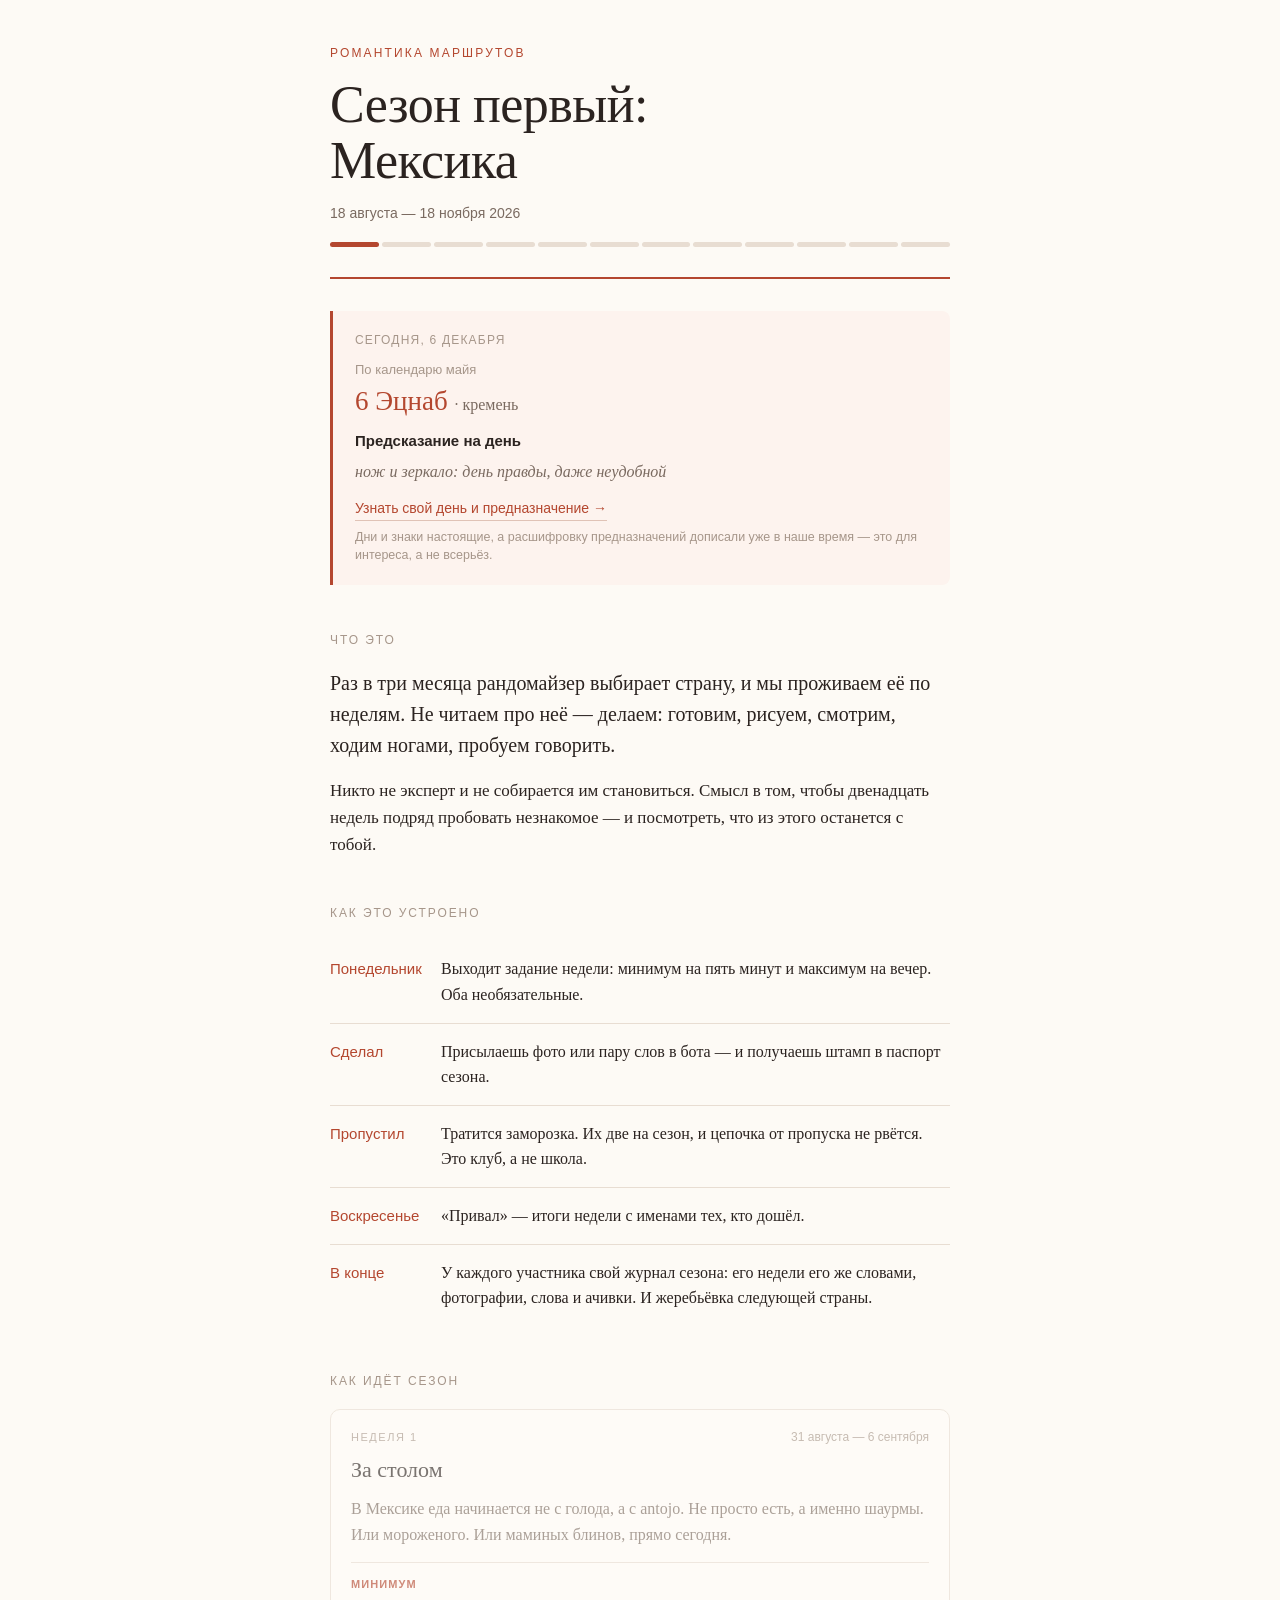
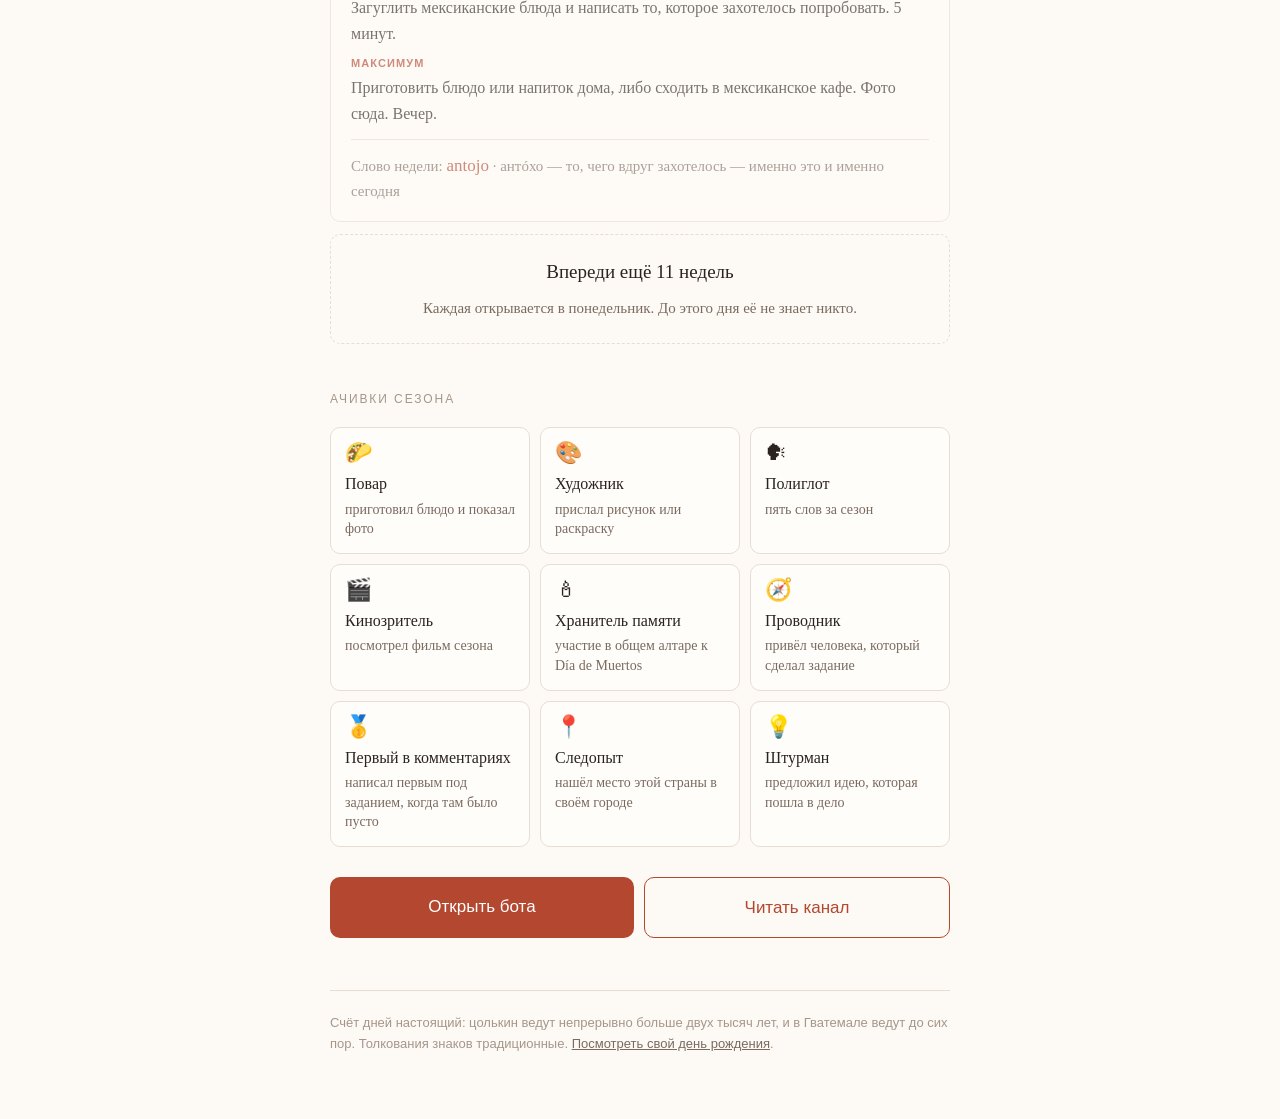
==== commit 2ea8514d: "«Предсказание на день» — над текстом предсказания, а не над знаком Надпись подписывала знак, а подпи" ====
--- a/docs/index.html
+++ b/docs/index.html
@@ -54,9 +54,12 @@
 }
 .ярлык{
   font-family:-apple-system,BlinkMacSystemFont,'Segoe UI',Roboto,sans-serif;
-  font-size:15px;font-weight:600;color:var(--текст);margin-bottom:2px;
-}
-.ярлык span{font-weight:400;color:var(--бледный)}
+  font-size:13px;color:var(--бледный);margin-bottom:4px;
+}
+.подпись-предсказания{
+  font-family:-apple-system,BlinkMacSystemFont,'Segoe UI',Roboto,sans-serif;
+  font-size:15px;font-weight:600;color:var(--текст);margin-top:12px;
+}
 .знак{font-size:27px;line-height:1.2;color:var(--акцент)}
 .оговорка{
   font-family:-apple-system,BlinkMacSystemFont,'Segoe UI',Roboto,sans-serif;
@@ -315,10 +318,10 @@
   части.push('<div class="дата">Сегодня, '+сегодня.getDate()+" "
              +МЕСЯЦЫ[сегодня.getMonth()]+"</div>");
   if((СЕЗОН.daily||{}).kind==="tzolkin"){
-    части.push('<div class="ярлык">Предсказание на день '
-               +"<span>· по календарю майя</span></div>");
+    части.push('<div class="ярлык">По календарю майя</div>');
     части.push('<div class="знак">'+ц.число+" "+ц.знак[0]
                +' <small>· '+ц.знак[1]+"</small></div>");
+    части.push('<div class="подпись-предсказания">Предсказание на день</div>');
     части.push('<div class="смысл">'+ц.знак[2]+"</div>");
     части.push('<a class="свой-день" href="https://t.me/romantika_marshrutov_bot/calendar">'
                +"Узнать свой день и предназначение →</a>");
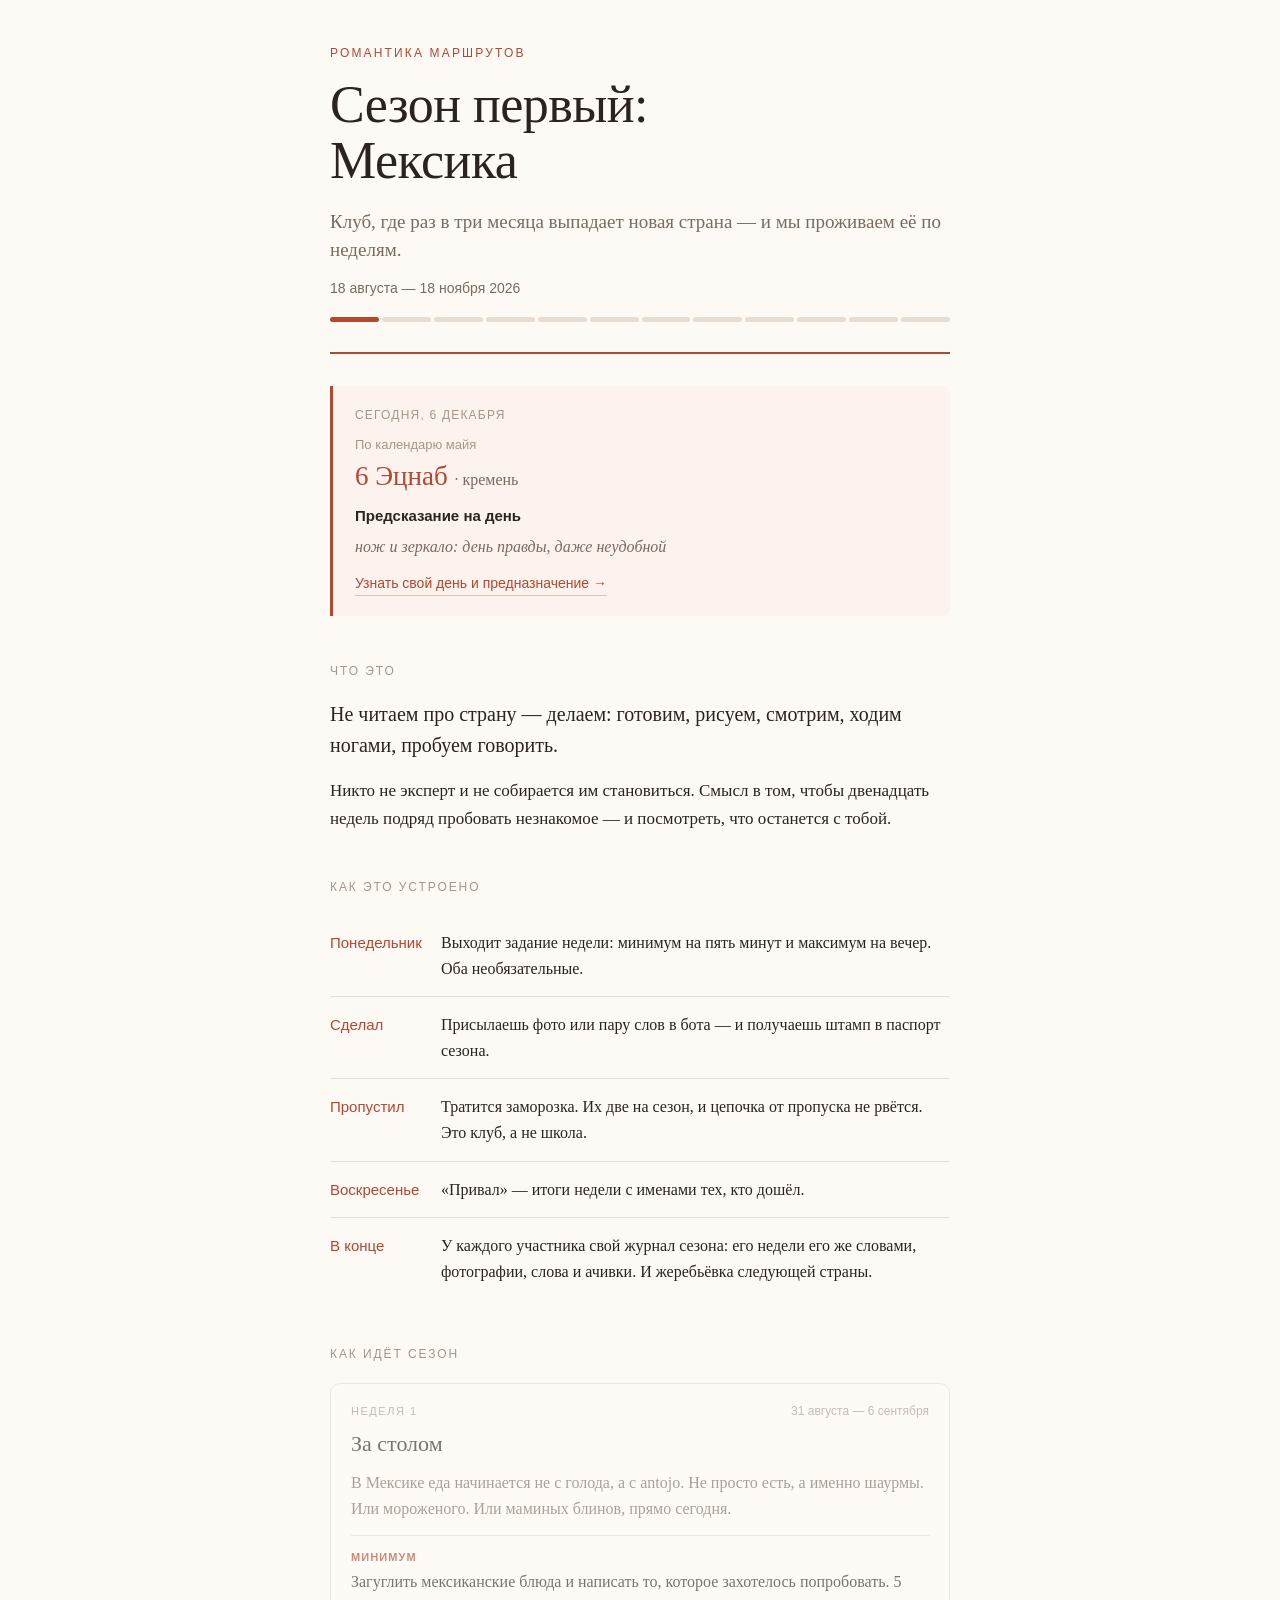
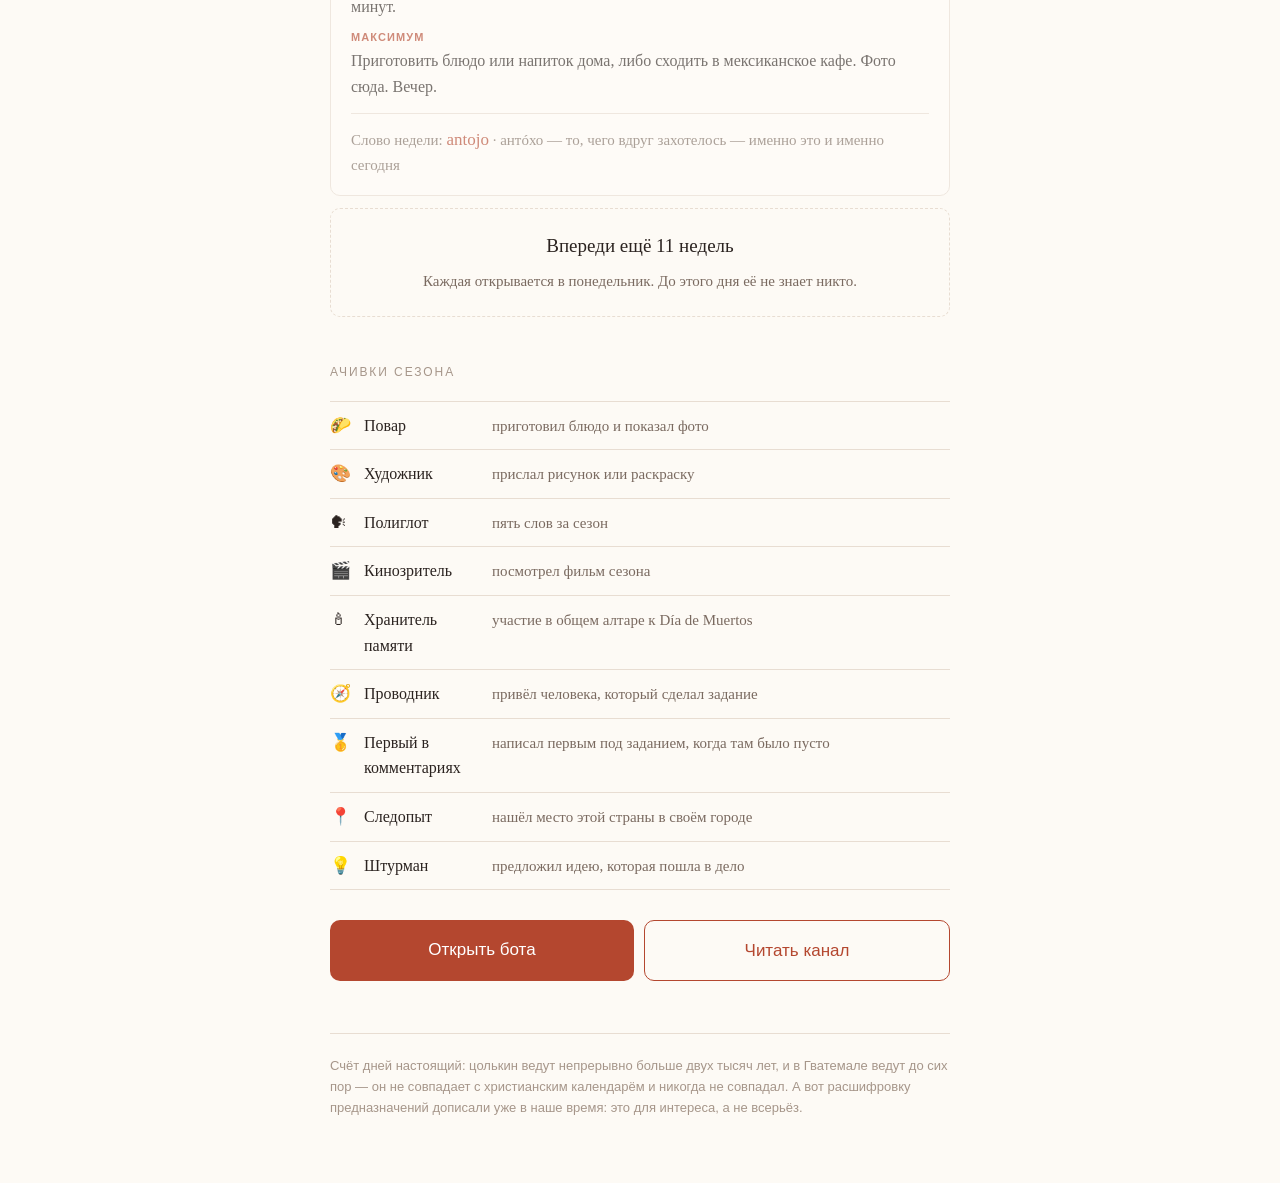
==== commit 9d5f3bf9: "Меньше шума на первом экране Взгляд терялся. Четыре причины, все убраны:  — слово недели печаталось " ====
--- a/docs/index.html
+++ b/docs/index.html
@@ -33,6 +33,7 @@
   color:var(--акцент);margin-bottom:14px;
 }
 h1{font-size:40px;line-height:1.08;letter-spacing:-.01em}
+.суть{font-size:19px;line-height:1.5;color:var(--тихий);margin-top:18px}
 .период{
   font-family:-apple-system,BlinkMacSystemFont,'Segoe UI',Roboto,sans-serif;
   font-size:14px;color:var(--тихий);margin-top:12px;
@@ -139,14 +140,14 @@
 .дальше span{font-size:15px}
 
 /* ── ачивки ── */
-.ачивки{display:grid;grid-template-columns:repeat(auto-fill,minmax(148px,1fr));gap:10px}
+.ачивки{border-top:1px solid var(--линия)}
 .ачивка{
-  background:var(--карточка);border:1px solid var(--линия);
-  border-radius:10px;padding:14px;
-}
-.ачивка .знак2{font-size:22px;line-height:1}
-.ачивка .имя{margin-top:7px;font-size:16px}
-.ачивка .за{color:var(--тихий);font-size:14px;margin-top:3px;line-height:1.4}
+  display:flex;gap:12px;align-items:baseline;
+  padding:11px 0;border-bottom:1px solid var(--линия);
+}
+.ачивка .знак2{flex:0 0 22px;font-size:17px;line-height:1.4}
+.ачивка .имя{flex:0 0 116px;font-size:16px}
+.ачивка .за{flex:1;color:var(--тихий);font-size:15px}
 
 /* ── кнопки ── */
 .кнопки{margin-top:30px;display:flex;flex-direction:column;gap:10px}
@@ -177,6 +178,8 @@
 <header>
   <div class="клуб">Романтика маршрутов</div>
   <h1>Сезон первый:<br>Мексика</h1>
+  <div class="суть">Клуб, где раз в три месяца выпадает новая страна —
+  и мы проживаем её по неделям.</div>
   <div class="период">18 августа — 18 ноября 2026</div>
   <div class="полоса" id="полоса"></div>
 </header>
@@ -185,11 +188,10 @@
 
 <section>
   <h2>Что это</h2>
-  <p class="крупно">Раз в три месяца рандомайзер выбирает страну, и мы проживаем
-  её по неделям. Не читаем про неё — делаем: готовим, рисуем, смотрим,
+  <p class="крупно">Не читаем про страну — делаем: готовим, рисуем, смотрим,
   ходим ногами, пробуем говорить.</p>
   <p>Никто не эксперт и не собирается им становиться. Смысл в том, чтобы
-  двенадцать недель подряд пробовать незнакомое — и посмотреть, что из этого
+  двенадцать недель подряд пробовать незнакомое — и посмотреть, что
   останется с тобой.</p>
 </section>
 
@@ -221,8 +223,9 @@
 
 <footer>
   Счёт дней настоящий: цолькин ведут непрерывно больше двух тысяч лет,
-  и в Гватемале ведут до сих пор. Толкования знаков традиционные.
-  <a href="https://t.me/romantika_marshrutov_bot/calendar">Посмотреть свой день рождения</a>.
+  и в Гватемале ведут до сих пор — он не совпадает с христианским
+  календарём и никогда не совпадал. А вот расшифровку предназначений
+  дописали уже в наше время: это для интереса, а не всерьёз.
 </footer>
 
 </div>
@@ -325,15 +328,6 @@
     части.push('<div class="смысл">'+ц.знак[2]+"</div>");
     части.push('<a class="свой-день" href="https://t.me/romantika_marshrutov_bot/calendar">'
                +"Узнать свой день и предназначение →</a>");
-    части.push('<div class="оговорка">Дни и знаки настоящие, а расшифровку '
-               +"предназначений дописали уже в наше время — это для интереса, "
-               +"а не всерьёз.</div>");
-  }
-  if(идёт&&идёт.word){
-    части.push('<div class="слово">Слово недели: <b>'+текст(идёт.word)+"</b>"
-      +(идёт.word_ru?" · "+текст(идёт.word_ru):"")
-      +(идёт.word_meaning?'<div class="смысл">'+текст(идёт.word_meaning)
-                          +"</div>":"")+"</div>");
   }
   document.getElementById("сегодня").innerHTML=части.join("");
 })();
